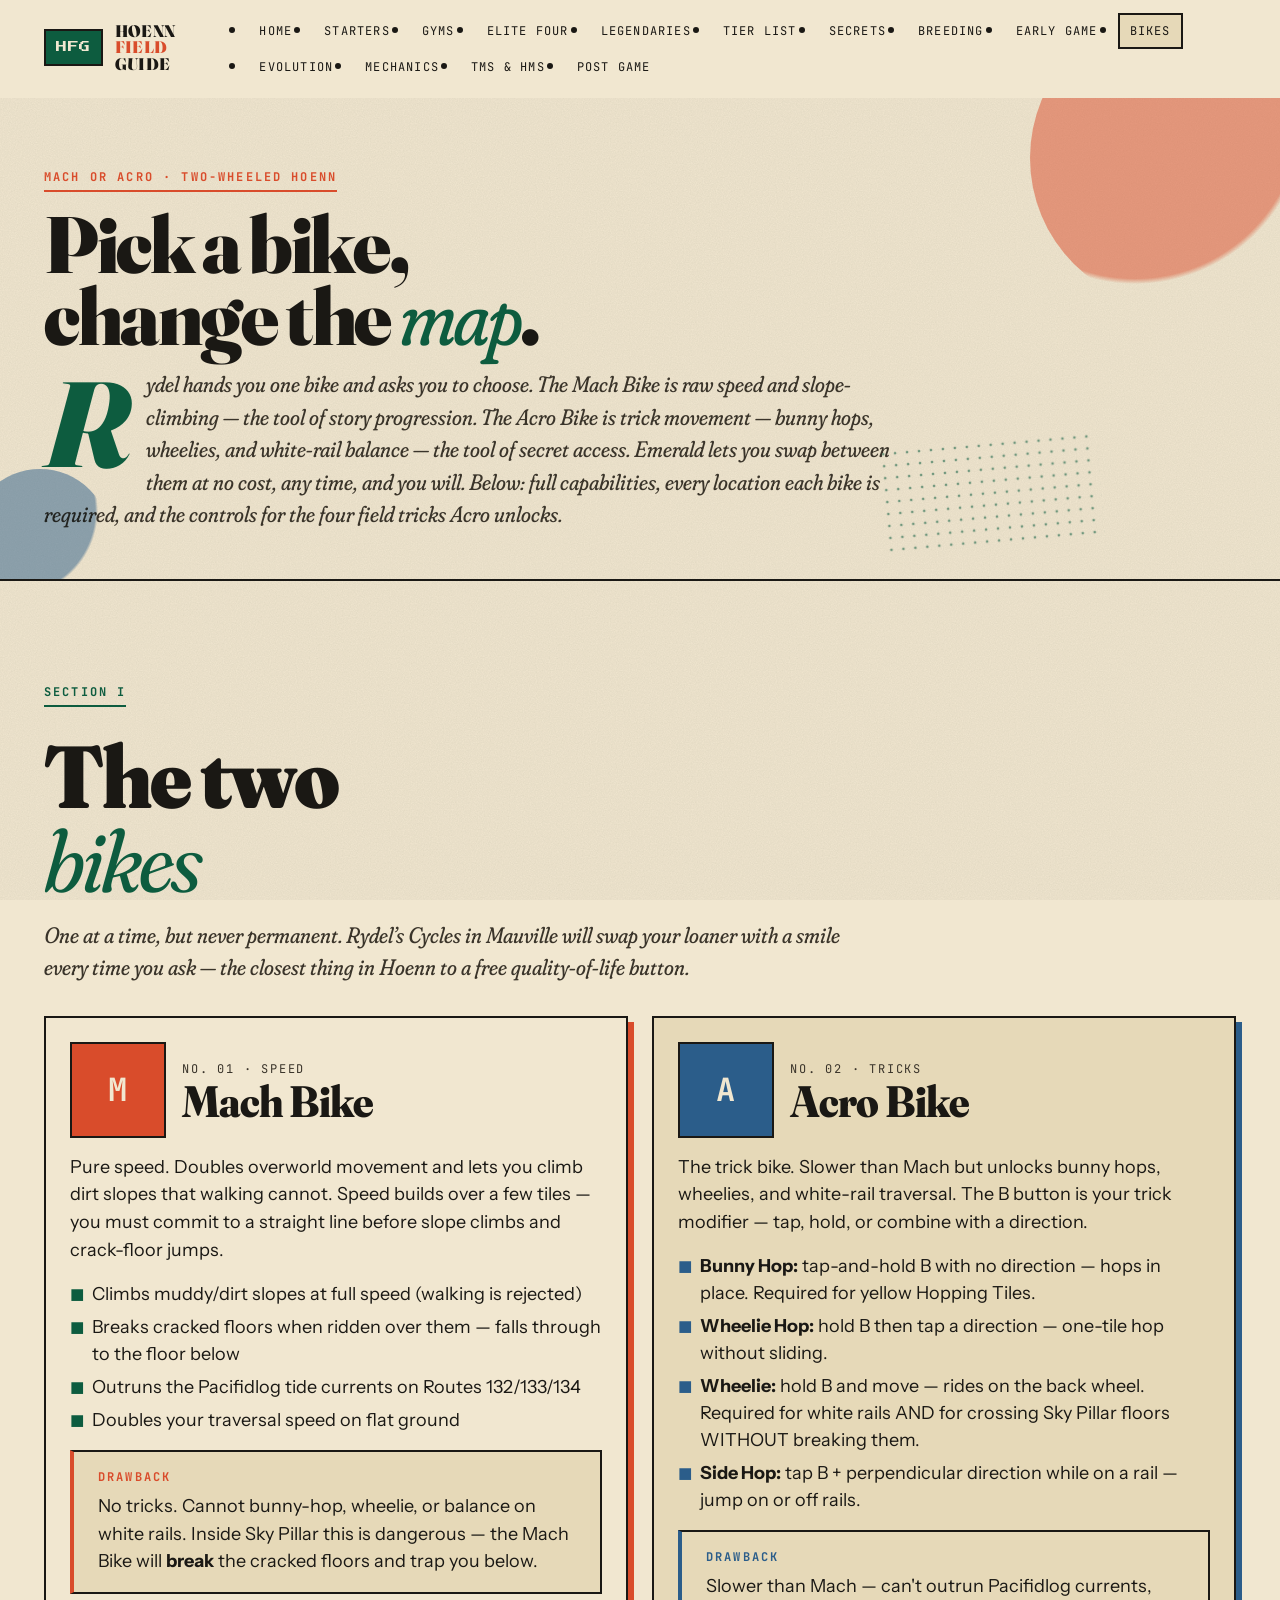
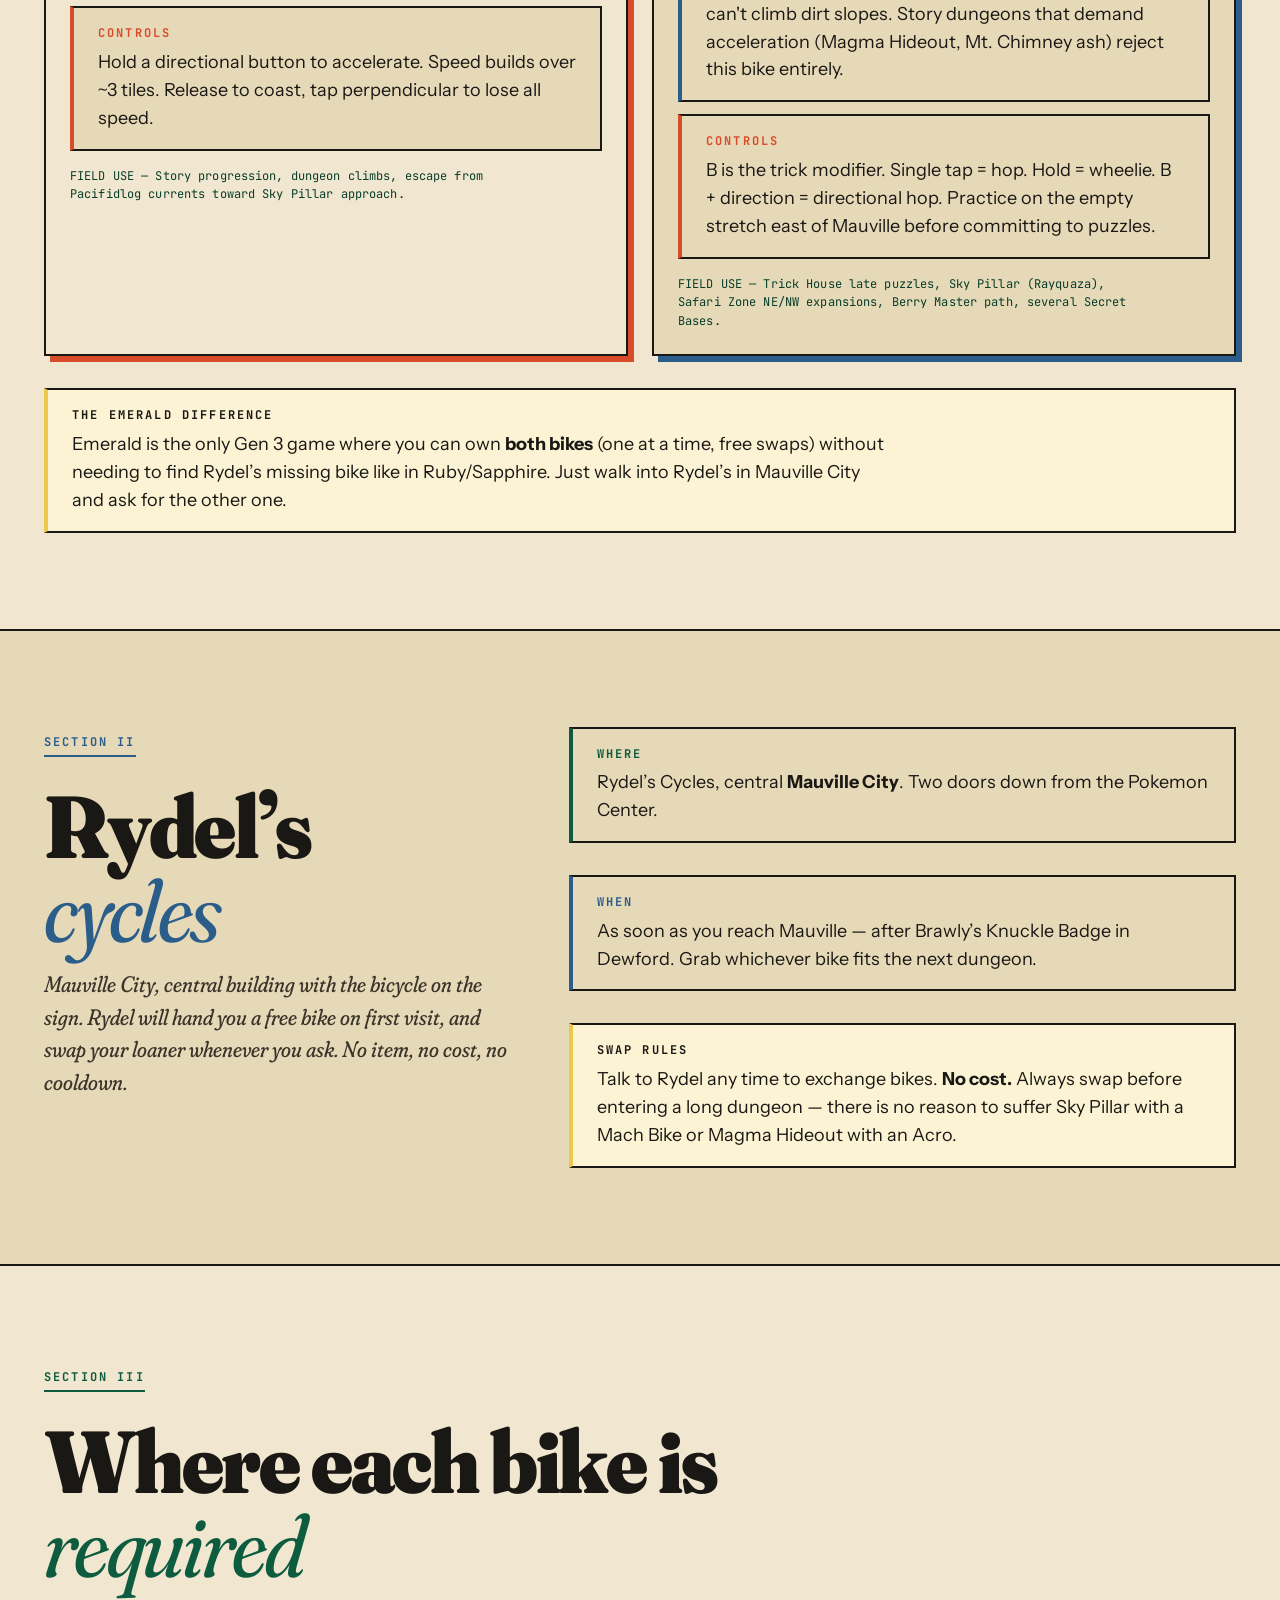
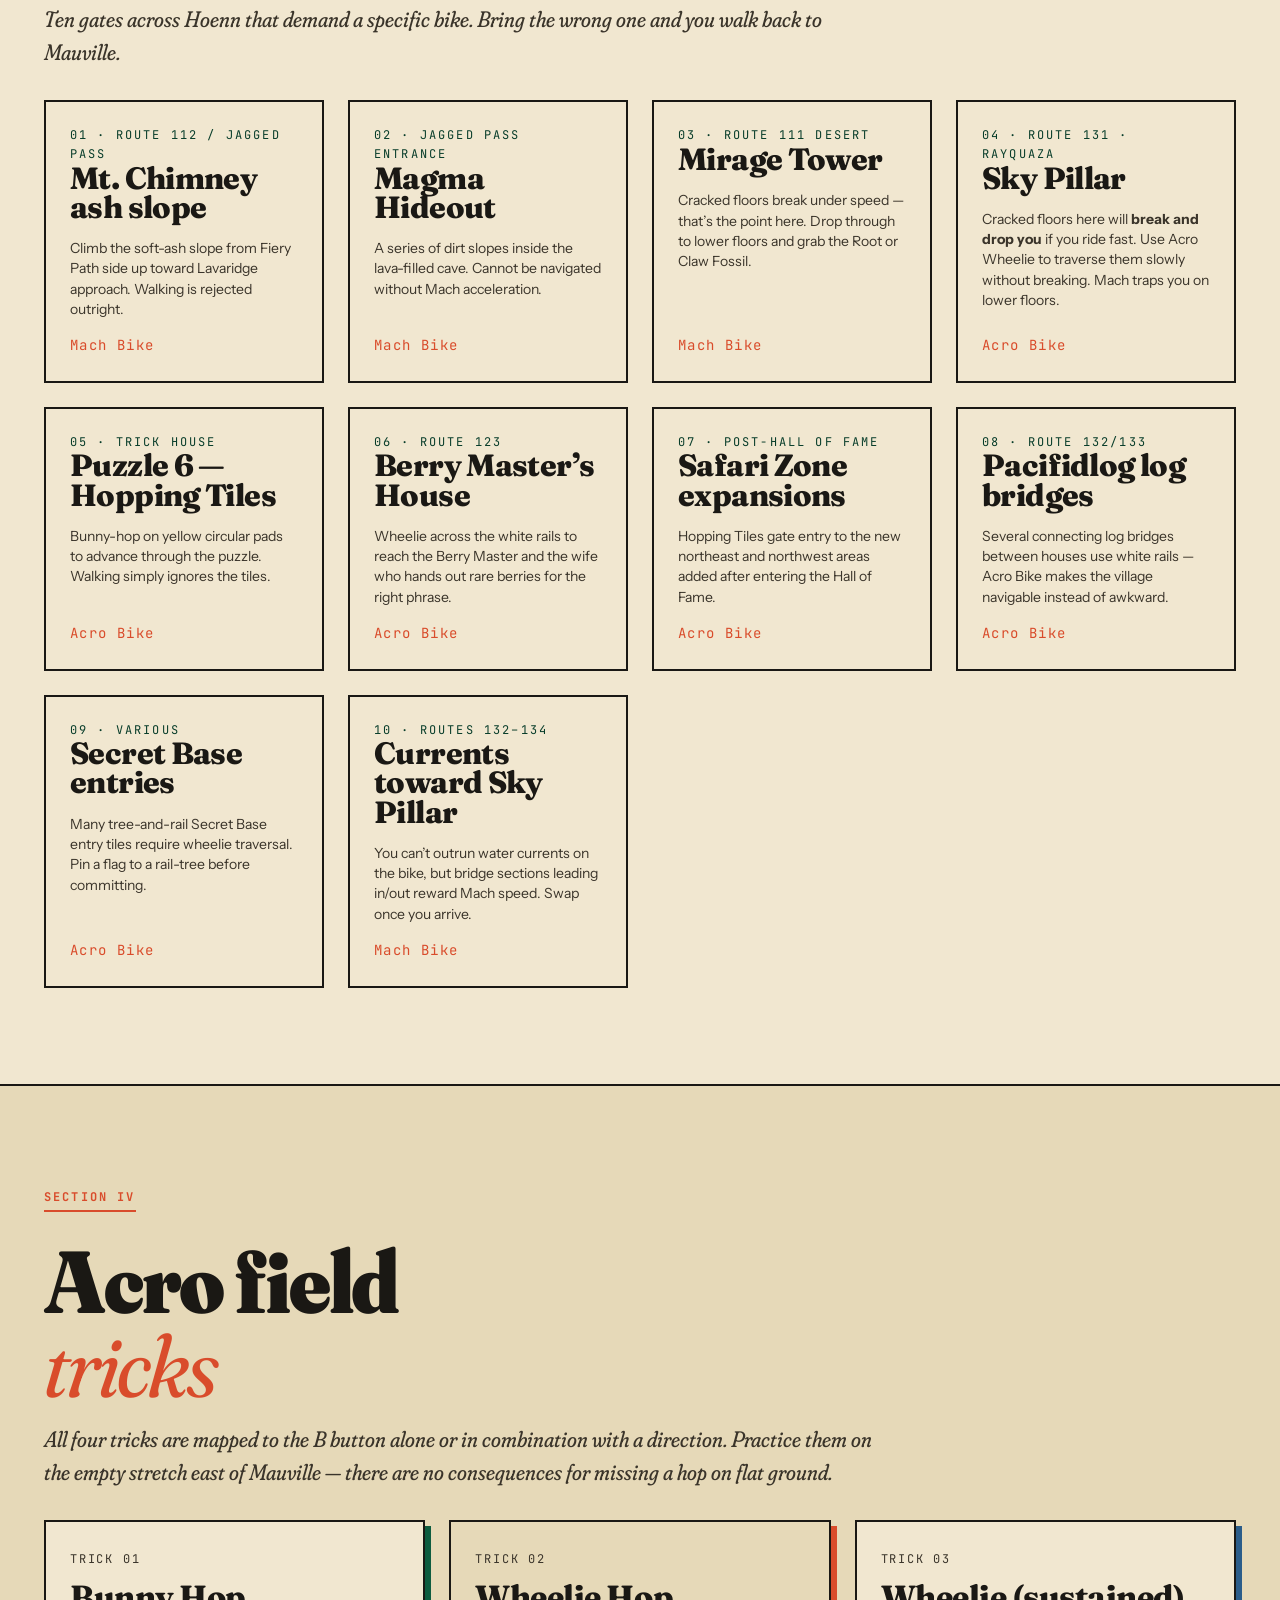
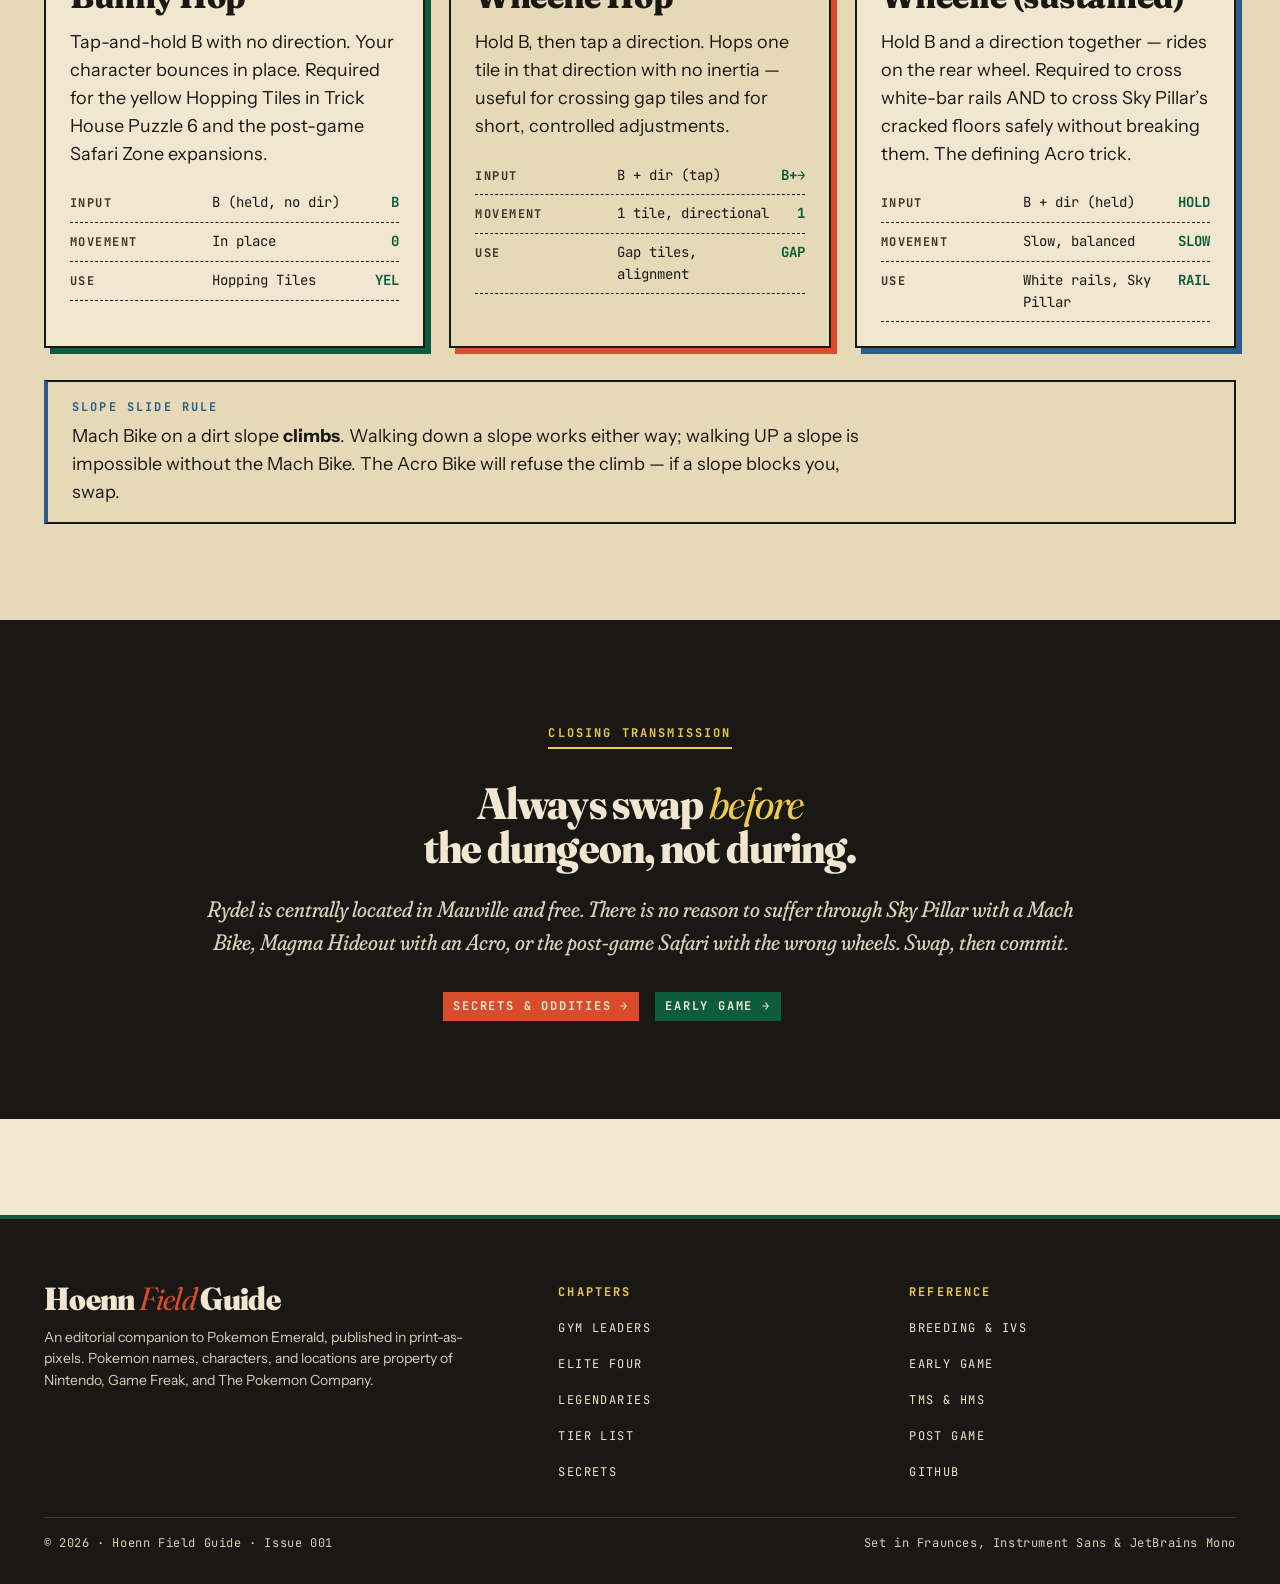
==== bikes.html @ 34321f4e "Add deep mechanics, sprites, three new pages, and visual fixes Content expansion (tips.json: 55KB → " ====
<!DOCTYPE html>
<html lang="en">
<head>
  <script>document.documentElement.classList.add("js")</script>
  <meta charset="UTF-8" />
  <meta name="viewport" content="width=device-width, initial-scale=1.0" />
  <meta name="description" content="Mach Bike vs Acro Bike — capabilities, where each is required, and the field tricks Acro unlocks. A Hoenn Field Guide reference page." />
  <title>Bikes &middot; Hoenn Field Guide</title>
  <link rel="stylesheet" href="assets/css/main.css" />
</head>
<body>
  <!-- ============================== NAV ============================== -->
  <header class="nav" role="banner">
    <div class="nav__inner">
      <a class="nav__brand" href="index.html" aria-label="Hoenn Field Guide home">
        <span class="nav__mark" aria-hidden="true">HFG</span>
        <span class="nav__wordmark">Hoenn <span>Field</span> Guide</span>
      </a>
      <nav class="nav__links" aria-label="Primary">
        <ul style="display:contents;">
          <li><a href="index.html">Home</a></li>
          <li><a href="starters.html">Starters</a></li>
          <li><a href="gyms.html">Gyms</a></li>
          <li><a href="elite-four.html">Elite Four</a></li>
          <li><a href="legendaries.html">Legendaries</a></li>
          <li><a href="tier-list.html">Tier List</a></li>
          <li><a href="secrets.html">Secrets</a></li>
          <li><a href="breeding.html">Breeding</a></li>
          <li><a href="early-game.html">Early Game</a></li>
          <li><a href="bikes.html">Bikes</a></li>
          <li><a href="evolution.html">Evolution</a></li>
          <li><a href="mechanics.html">Mechanics</a></li>
          <li><a href="tms-hms.html">TMs &amp; HMs</a></li>
          <li><a href="post-game.html">Post Game</a></li>
        </ul>
      </nav>
      <button class="nav__toggle" aria-expanded="false" aria-controls="nav-drawer">MENU</button>
    </div>
    <div class="nav__drawer" id="nav-drawer">
      <ul>
        <li><a href="index.html">Home</a></li>
        <li><a href="starters.html">Starters</a></li>
        <li><a href="gyms.html">Gyms</a></li>
        <li><a href="elite-four.html">Elite Four</a></li>
        <li><a href="legendaries.html">Legendaries</a></li>
        <li><a href="tier-list.html">Tier List</a></li>
        <li><a href="secrets.html">Secrets</a></li>
        <li><a href="breeding.html">Breeding</a></li>
        <li><a href="early-game.html">Early Game</a></li>
        <li><a href="bikes.html">Bikes</a></li>
        <li><a href="evolution.html">Evolution</a></li>
        <li><a href="mechanics.html">Mechanics</a></li>
        <li><a href="tms-hms.html">TMs &amp; HMs</a></li>
        <li><a href="post-game.html">Post Game</a></li>
      </ul>
    </div>
  </header>

  <main id="main">
    <!-- ============================== HEADER ============================== -->
    <section class="page-header">
      <div class="riso-blob riso-blob--ember" style="width:300px; height:300px; top:-90px; right:-50px;"></div>
      <div class="riso-dots" style="width:220px; height:110px; bottom:30px; right:14%; transform: rotate(-5deg);"></div>
      <div class="riso-blob riso-blob--ocean" style="width:140px; height:140px; bottom:-30px; left:-30px;"></div>

      <div class="container">
        <span class="kicker kicker--ember">Mach or Acro &middot; Two-Wheeled Hoenn</span>
        <h1 class="page-header__title">
          Pick a bike,<br>change the <em>map</em>.
        </h1>
        <p class="dropcap lede mt-4" style="max-width: 62ch;">
          Rydel hands you one bike and asks you to choose. The Mach Bike is raw speed and slope-climbing &mdash; the
          tool of story progression. The Acro Bike is trick movement &mdash; bunny hops, wheelies, and white-rail
          balance &mdash; the tool of secret access. Emerald lets you swap between them at no cost, any time, and you
          will. Below: full capabilities, every location each bike is required, and the controls for the four field
          tricks Acro unlocks.
        </p>
      </div>
    </section>

    <!-- ============================== BIKE COMPARISON ============================== -->
    <section class="section" id="comparison">
      <div class="container">
        <div style="margin-bottom: var(--s-6);">
          <span class="kicker">Section I</span>
          <h2 class="h1 mt-3">The two<br><em style="color:var(--emerald); font-style:italic; font-weight:400;">bikes</em></h2>
          <p class="lede mt-4" style="max-width: 60ch;">
            One at a time, but never permanent. Rydel&rsquo;s Cycles in Mauville will swap your loaner with a smile every
            time you ask &mdash; the closest thing in Hoenn to a free quality-of-life button.
          </p>
        </div>

        <div class="grid grid--2 stagger">
          <!-- MACH BIKE -->
          <article class="card offset-shadow--ember">
            <div style="display:flex; align-items:center; gap:var(--s-4); margin-bottom: var(--s-4);">
              <div class="poke-sprite-frame poke-sprite-frame--ember" style="width:96px; height:96px; display:flex; align-items:center; justify-content:center;">
                <span class="mono" style="font-size:2rem; font-weight:700; color:var(--paper);">M</span>
              </div>
              <div>
                <div class="card__subtitle">No. 01 &middot; Speed</div>
                <h3 class="h2" style="margin:0;">Mach Bike</h3>
              </div>
            </div>
            <p class="card__body">
              Pure speed. Doubles overworld movement and lets you climb dirt slopes that walking cannot. Speed builds
              over a few tiles &mdash; you must commit to a straight line before slope climbs and crack-floor jumps.
            </p>
            <ul class="bullet-list bullet-list--emerald" style="margin-top: var(--s-4);">
              <li>Climbs muddy/dirt slopes at full speed (walking is rejected)</li>
              <li>Breaks cracked floors when ridden over them &mdash; falls through to the floor below</li>
              <li>Outruns the Pacifidlog tide currents on Routes 132/133/134</li>
              <li>Doubles your traversal speed on flat ground</li>
            </ul>
            <div class="callout callout--ember mt-4">
              <span class="callout__label">Drawback</span>
              <p style="margin:0;">No tricks. Cannot bunny-hop, wheelie, or balance on white rails. Inside Sky Pillar
              this is dangerous &mdash; the Mach Bike will <strong>break</strong> the cracked floors and trap you below.</p>
            </div>
            <div class="callout mt-3">
              <span class="callout__label">Controls</span>
              <p style="margin:0;">Hold a directional button to accelerate. Speed builds over ~3 tiles. Release to coast,
              tap perpendicular to lose all speed.</p>
            </div>
            <p class="mono mt-4" style="font-size:var(--fs-xs); color:var(--emerald-deep);">
              FIELD USE &mdash; Story progression, dungeon climbs, escape from Pacifidlog currents toward Sky Pillar approach.
            </p>
          </article>

          <!-- ACRO BIKE -->
          <article class="card card--alt offset-shadow--ocean">
            <div style="display:flex; align-items:center; gap:var(--s-4); margin-bottom: var(--s-4);">
              <div class="poke-sprite-frame poke-sprite-frame--ocean" style="width:96px; height:96px; display:flex; align-items:center; justify-content:center;">
                <span class="mono" style="font-size:2rem; font-weight:700; color:var(--paper);">A</span>
              </div>
              <div>
                <div class="card__subtitle">No. 02 &middot; Tricks</div>
                <h3 class="h2" style="margin:0;">Acro Bike</h3>
              </div>
            </div>
            <p class="card__body">
              The trick bike. Slower than Mach but unlocks bunny hops, wheelies, and white-rail traversal. The B button
              is your trick modifier &mdash; tap, hold, or combine with a direction.
            </p>
            <ul class="bullet-list bullet-list--ocean" style="margin-top: var(--s-4);">
              <li><strong>Bunny Hop:</strong> tap-and-hold B with no direction &mdash; hops in place. Required for yellow Hopping Tiles.</li>
              <li><strong>Wheelie Hop:</strong> hold B then tap a direction &mdash; one-tile hop without sliding.</li>
              <li><strong>Wheelie:</strong> hold B and move &mdash; rides on the back wheel. Required for white rails AND for crossing Sky Pillar floors WITHOUT breaking them.</li>
              <li><strong>Side Hop:</strong> tap B + perpendicular direction while on a rail &mdash; jump on or off rails.</li>
            </ul>
            <div class="callout callout--ocean mt-4">
              <span class="callout__label">Drawback</span>
              <p style="margin:0;">Slower than Mach &mdash; can't outrun Pacifidlog currents, can't climb dirt slopes. Story
              dungeons that demand acceleration (Magma Hideout, Mt. Chimney ash) reject this bike entirely.</p>
            </div>
            <div class="callout mt-3">
              <span class="callout__label">Controls</span>
              <p style="margin:0;">B is the trick modifier. Single tap = hop. Hold = wheelie. B + direction = directional
              hop. Practice on the empty stretch east of Mauville before committing to puzzles.</p>
            </div>
            <p class="mono mt-4" style="font-size:var(--fs-xs); color:var(--emerald-deep);">
              FIELD USE &mdash; Trick House late puzzles, Sky Pillar (Rayquaza), Safari Zone NE/NW expansions, Berry Master path, several Secret Bases.
            </p>
          </article>
        </div>

        <div class="callout callout--sun" style="margin-top: var(--s-6);">
          <span class="callout__label">The Emerald difference</span>
          <p style="margin:0;">
            Emerald is the only Gen 3 game where you can own <strong>both bikes</strong> (one at a time, free swaps) without
            needing to find Rydel&rsquo;s missing bike like in Ruby/Sapphire. Just walk into Rydel&rsquo;s in Mauville City
            and ask for the other one.
          </p>
        </div>
      </div>
    </section>

    <!-- ============================== ACQUISITION ============================== -->
    <section class="section section--alt" id="rydel">
      <div class="container">
        <div class="split">
          <div>
            <span class="kicker kicker--ocean">Section II</span>
            <h2 class="h1 mt-3">Rydel&rsquo;s<br><em style="color:var(--ocean); font-style:italic; font-weight:400;">cycles</em></h2>
            <p class="lede mt-4">
              Mauville City, central building with the bicycle on the sign. Rydel will hand you a free bike on first visit,
              and swap your loaner whenever you ask. No item, no cost, no cooldown.
            </p>
          </div>

          <div class="stack-lg">
            <div class="callout callout--emerald">
              <span class="callout__label">Where</span>
              <p style="margin:0;">Rydel&rsquo;s Cycles, central <strong>Mauville City</strong>. Two doors down from the Pokemon Center.</p>
            </div>
            <div class="callout callout--ocean">
              <span class="callout__label">When</span>
              <p style="margin:0;">As soon as you reach Mauville &mdash; after Brawly&rsquo;s Knuckle Badge in Dewford. Grab whichever bike fits the next dungeon.</p>
            </div>
            <div class="callout callout--sun">
              <span class="callout__label">Swap rules</span>
              <p style="margin:0;">Talk to Rydel any time to exchange bikes. <strong>No cost.</strong> Always swap before
              entering a long dungeon &mdash; there is no reason to suffer Sky Pillar with a Mach Bike or Magma Hideout
              with an Acro.</p>
            </div>
          </div>
        </div>
      </div>
    </section>

    <!-- ============================== WHERE EACH BIKE IS REQUIRED ============================== -->
    <section class="section" id="where-required">
      <div class="container">
        <div style="margin-bottom: var(--s-6);">
          <span class="kicker">Section III</span>
          <h2 class="h1 mt-3">Where each bike is<br><em style="color:var(--emerald); font-style:italic; font-weight:400;">required</em></h2>
          <p class="lede mt-4" style="max-width: 60ch;">
            Ten gates across Hoenn that demand a specific bike. Bring the wrong one and you walk back to Mauville.
          </p>
        </div>

        <div class="grid grid--auto stagger">
          <article class="tile">
            <div>
              <div class="tile__num">01 &middot; Route 112 / Jagged Pass</div>
              <h3 class="tile__title">Mt. Chimney ash slope</h3>
            </div>
            <p class="tile__desc">Climb the soft-ash slope from Fiery Path side up toward Lavaridge approach. Walking is rejected outright.</p>
            <span class="tile__arrow">Mach Bike</span>
          </article>

          <article class="tile">
            <div>
              <div class="tile__num">02 &middot; Jagged Pass entrance</div>
              <h3 class="tile__title">Magma Hideout</h3>
            </div>
            <p class="tile__desc">A series of dirt slopes inside the lava-filled cave. Cannot be navigated without Mach acceleration.</p>
            <span class="tile__arrow">Mach Bike</span>
          </article>

          <article class="tile">
            <div>
              <div class="tile__num">03 &middot; Route 111 desert</div>
              <h3 class="tile__title">Mirage Tower</h3>
            </div>
            <p class="tile__desc">Cracked floors break under speed &mdash; that&rsquo;s the point here. Drop through to lower floors and grab the Root or Claw Fossil.</p>
            <span class="tile__arrow">Mach Bike</span>
          </article>

          <article class="tile">
            <div>
              <div class="tile__num">04 &middot; Route 131 &middot; Rayquaza</div>
              <h3 class="tile__title">Sky Pillar</h3>
            </div>
            <p class="tile__desc">Cracked floors here will <strong>break and drop you</strong> if you ride fast. Use Acro Wheelie to traverse them slowly without breaking. Mach traps you on lower floors.</p>
            <span class="tile__arrow">Acro Bike</span>
          </article>

          <article class="tile">
            <div>
              <div class="tile__num">05 &middot; Trick House</div>
              <h3 class="tile__title">Puzzle 6 &mdash; Hopping Tiles</h3>
            </div>
            <p class="tile__desc">Bunny-hop on yellow circular pads to advance through the puzzle. Walking simply ignores the tiles.</p>
            <span class="tile__arrow">Acro Bike</span>
          </article>

          <article class="tile">
            <div>
              <div class="tile__num">06 &middot; Route 123</div>
              <h3 class="tile__title">Berry Master&rsquo;s House</h3>
            </div>
            <p class="tile__desc">Wheelie across the white rails to reach the Berry Master and the wife who hands out rare berries for the right phrase.</p>
            <span class="tile__arrow">Acro Bike</span>
          </article>

          <article class="tile">
            <div>
              <div class="tile__num">07 &middot; Post-Hall of Fame</div>
              <h3 class="tile__title">Safari Zone expansions</h3>
            </div>
            <p class="tile__desc">Hopping Tiles gate entry to the new northeast and northwest areas added after entering the Hall of Fame.</p>
            <span class="tile__arrow">Acro Bike</span>
          </article>

          <article class="tile">
            <div>
              <div class="tile__num">08 &middot; Route 132/133</div>
              <h3 class="tile__title">Pacifidlog log bridges</h3>
            </div>
            <p class="tile__desc">Several connecting log bridges between houses use white rails &mdash; Acro Bike makes the village navigable instead of awkward.</p>
            <span class="tile__arrow">Acro Bike</span>
          </article>

          <article class="tile">
            <div>
              <div class="tile__num">09 &middot; Various</div>
              <h3 class="tile__title">Secret Base entries</h3>
            </div>
            <p class="tile__desc">Many tree-and-rail Secret Base entry tiles require wheelie traversal. Pin a flag to a rail-tree before committing.</p>
            <span class="tile__arrow">Acro Bike</span>
          </article>

          <article class="tile">
            <div>
              <div class="tile__num">10 &middot; Routes 132&ndash;134</div>
              <h3 class="tile__title">Currents toward Sky Pillar</h3>
            </div>
            <p class="tile__desc">You can&rsquo;t outrun water currents on the bike, but bridge sections leading in/out reward Mach speed. Swap once you arrive.</p>
            <span class="tile__arrow">Mach Bike</span>
          </article>
        </div>
      </div>
    </section>

    <!-- ============================== FIELD TRICKS ============================== -->
    <section class="section section--alt" id="field-tricks">
      <div class="container">
        <div style="margin-bottom: var(--s-6);">
          <span class="kicker kicker--ember">Section IV</span>
          <h2 class="h1 mt-3">Acro field<br><em style="color:var(--ember); font-style:italic; font-weight:400;">tricks</em></h2>
          <p class="lede mt-4" style="max-width: 60ch;">
            All four tricks are mapped to the B button alone or in combination with a direction. Practice them on the
            empty stretch east of Mauville &mdash; there are no consequences for missing a hop on flat ground.
          </p>
        </div>

        <div class="grid grid--3 stagger">
          <article class="card offset-shadow">
            <div class="card__subtitle">Trick 01</div>
            <h3 class="card__title mt-3">Bunny Hop</h3>
            <p class="card__body">
              Tap-and-hold B with no direction. Your character bounces in place. Required for the yellow Hopping Tiles in
              Trick House Puzzle 6 and the post-game Safari Zone expansions.
            </p>
            <dl style="margin-top: var(--s-4);">
              <div class="stat-row"><span class="stat-row__label">Input</span><span class="stat-row__value">B (held, no dir)</span><span class="stat-row__num">B</span></div>
              <div class="stat-row"><span class="stat-row__label">Movement</span><span class="stat-row__value">In place</span><span class="stat-row__num">0</span></div>
              <div class="stat-row"><span class="stat-row__label">Use</span><span class="stat-row__value">Hopping Tiles</span><span class="stat-row__num">YEL</span></div>
            </dl>
          </article>

          <article class="card card--alt offset-shadow--ember">
            <div class="card__subtitle">Trick 02</div>
            <h3 class="card__title mt-3">Wheelie Hop</h3>
            <p class="card__body">
              Hold B, then tap a direction. Hops one tile in that direction with no inertia &mdash; useful for crossing
              gap tiles and for short, controlled adjustments.
            </p>
            <dl style="margin-top: var(--s-4);">
              <div class="stat-row"><span class="stat-row__label">Input</span><span class="stat-row__value">B + dir (tap)</span><span class="stat-row__num">B+&rarr;</span></div>
              <div class="stat-row"><span class="stat-row__label">Movement</span><span class="stat-row__value">1 tile, directional</span><span class="stat-row__num">1</span></div>
              <div class="stat-row"><span class="stat-row__label">Use</span><span class="stat-row__value">Gap tiles, alignment</span><span class="stat-row__num">GAP</span></div>
            </dl>
          </article>

          <article class="card offset-shadow--ocean">
            <div class="card__subtitle">Trick 03</div>
            <h3 class="card__title mt-3">Wheelie (sustained)</h3>
            <p class="card__body">
              Hold B and a direction together &mdash; rides on the rear wheel. Required to cross white-bar rails AND to
              cross Sky Pillar&rsquo;s cracked floors safely without breaking them. The defining Acro trick.
            </p>
            <dl style="margin-top: var(--s-4);">
              <div class="stat-row"><span class="stat-row__label">Input</span><span class="stat-row__value">B + dir (held)</span><span class="stat-row__num">HOLD</span></div>
              <div class="stat-row"><span class="stat-row__label">Movement</span><span class="stat-row__value">Slow, balanced</span><span class="stat-row__num">SLOW</span></div>
              <div class="stat-row"><span class="stat-row__label">Use</span><span class="stat-row__value">White rails, Sky Pillar</span><span class="stat-row__num">RAIL</span></div>
            </dl>
          </article>
        </div>

        <div class="callout callout--ocean" style="margin-top: var(--s-6);">
          <span class="callout__label">Slope slide rule</span>
          <p style="margin:0;">Mach Bike on a dirt slope <strong>climbs</strong>. Walking down a slope works either way; walking
          UP a slope is impossible without the Mach Bike. The Acro Bike will refuse the climb &mdash; if a slope blocks you, swap.</p>
        </div>
      </div>
    </section>

    <!-- ============================== CLOSING CALLOUT ============================== -->
    <section class="section section--ink">
      <div class="container container--narrow text-center">
        <span class="kicker">Closing transmission</span>
        <h2 class="h2 mt-4" style="color:var(--paper);">Always swap <em style="color:var(--sun); font-style:italic; font-weight:400;">before</em><br>the dungeon, not during.</h2>
        <p class="lede mt-5" style="color:var(--mist); margin-inline:auto;">
          Rydel is centrally located in Mauville and free. There is no reason to suffer through Sky Pillar with a Mach Bike,
          Magma Hideout with an Acro, or the post-game Safari with the wrong wheels. Swap, then commit.
        </p>
        <p class="mt-6">
          <a href="secrets.html" class="badge badge--ember" style="text-decoration:none;">Secrets &amp; oddities &rarr;</a>
          &nbsp;
          <a href="early-game.html" class="badge badge--emerald" style="text-decoration:none;">Early Game &rarr;</a>
        </p>
      </div>
    </section>
  </main>

  <!-- ============================== FOOTER ============================== -->
  <footer class="footer">
    <div class="container">
      <div class="footer__inner">
        <div>
          <div class="footer__brand">Hoenn <span>Field</span> Guide</div>
          <p class="mt-3">An editorial companion to Pokemon Emerald, published in print-as-pixels.
          Pokemon names, characters, and locations are property of Nintendo, Game Freak, and The Pokemon Company.</p>
        </div>
        <div>
          <div class="footer__heading">Chapters</div>
          <ul class="footer__links">
            <li><a href="gyms.html">Gym Leaders</a></li>
            <li><a href="elite-four.html">Elite Four</a></li>
            <li><a href="legendaries.html">Legendaries</a></li>
            <li><a href="tier-list.html">Tier List</a></li>
            <li><a href="secrets.html">Secrets</a></li>
          </ul>
        </div>
        <div>
          <div class="footer__heading">Reference</div>
          <ul class="footer__links">
            <li><a href="breeding.html">Breeding &amp; IVs</a></li>
            <li><a href="early-game.html">Early Game</a></li>
            <li><a href="tms-hms.html">TMs &amp; HMs</a></li>
            <li><a href="post-game.html">Post Game</a></li>
            <li><a href="https://github.com/" rel="noopener">GitHub</a></li>
          </ul>
        </div>
      </div>
      <div class="footer__bottom">
        <span>&copy; <span data-year>2025</span> &middot; Hoenn Field Guide &middot; Issue 001</span>
        <span>Set in Fraunces, Instrument Sans &amp; JetBrains Mono</span>
      </div>
    </div>
  </footer>

  <button class="back-to-top" aria-label="Back to top">&uarr; Top</button>
  <script src="assets/js/main.js" defer></script>
</body>
</html>
---- assets/css/main.css ----
/* =============================================================
   HOENN FIELD GUIDE — Design System
   A vintage strategy-magazine aesthetic. Risograph print energy.
   Editorial tactical-data presentation. Nintendo Power, refined.
   ============================================================= */

@import url('https://fonts.googleapis.com/css2?family=Fraunces:opsz,wght,SOFT@9..144,400..900,0..100&family=Instrument+Sans:wght@400;500;600;700&family=JetBrains+Mono:wght@400;500;700&family=Press+Start+2P&display=swap');

/* -------------------------------------------------------------
   01. TOKENS
   ------------------------------------------------------------- */
:root {
  /* Palette */
  --paper: #f1e7d0;
  --paper-deep: #e6d9b8;
  --ink: #1a1814;
  --ink-soft: #3a342a;
  --emerald: #0d5c3f;
  --emerald-deep: #083d2a;
  --emerald-bright: #178a5e;
  --ember: #d94c2b;
  --ember-deep: #a8351d;
  --sun: #ecc94b;
  --mist: #d8cfb8;
  --ocean: #2b5d8a;
  --ocean-deep: #1d4163;
  --plum: #6b3a5c;

  /* Typography */
  --font-display: 'Fraunces', 'Times New Roman', serif;
  --font-body: 'Instrument Sans', system-ui, sans-serif;
  --font-mono: 'JetBrains Mono', 'SFMono-Regular', monospace;
  --font-pixel: 'Press Start 2P', 'Courier New', monospace;

  /* Type scale (modular, slightly over-shot for editorial feel) */
  --fs-xs: 0.75rem;     /* 12 */
  --fs-sm: 0.875rem;    /* 14 */
  --fs-base: 1.0625rem; /* 17 */
  --fs-md: 1.25rem;     /* 20 */
  --fs-lg: 1.5rem;      /* 24 */
  --fs-xl: 2rem;        /* 32 */
  --fs-2xl: 2.75rem;    /* 44 */
  --fs-3xl: 4rem;       /* 64 */
  --fs-4xl: 5.5rem;     /* 88 */
  --fs-5xl: 8rem;       /* 128 */

  /* Spacing scale */
  --s-1: 0.25rem;
  --s-2: 0.5rem;
  --s-3: 0.75rem;
  --s-4: 1rem;
  --s-5: 1.5rem;
  --s-6: 2rem;
  --s-7: 3rem;
  --s-8: 4rem;
  --s-9: 6rem;
  --s-10: 9rem;

  /* Frame */
  --border-w: 2.5px;
  --border-w-bold: 4px;
  --radius: 0;          /* hard edges */
  --radius-soft: 4px;   /* very tight */

  /* Layout */
  --container: 1240px;
  --container-narrow: 920px;
}

/* -------------------------------------------------------------
   02. RESET / BASE
   ------------------------------------------------------------- */
*, *::before, *::after { box-sizing: border-box; }
* { margin: 0; padding: 0; }

html {
  scroll-behavior: smooth;
  scroll-padding-top: 88px;
  -webkit-text-size-adjust: 100%;
}

body {
  background-color: var(--paper);
  color: var(--ink);
  font-family: var(--font-body);
  font-size: var(--fs-base);
  line-height: 1.55;
  font-feature-settings: 'ss01', 'liga', 'kern';
  position: relative;
  min-height: 100vh;
  overflow-x: hidden;
}

/* Paper grain texture overlay — SVG noise via data URI */
body::before {
  content: '';
  position: fixed;
  inset: 0;
  z-index: 1;
  pointer-events: none;
  opacity: 0.18;
  mix-blend-mode: multiply;
  background-image: url("data:image/svg+xml;utf8,<svg xmlns='http://www.w3.org/2000/svg' width='240' height='240'><filter id='n'><feTurbulence type='fractalNoise' baseFrequency='0.85' numOctaves='2' stitchTiles='stitch'/><feColorMatrix values='0 0 0 0 0.10  0 0 0 0 0.09  0 0 0 0 0.07  0 0 0 0.55 0'/></filter><rect width='100%25' height='100%25' filter='url(%23n)'/></svg>");
}

/* Ensure content sits above the grain */
body > * { position: relative; z-index: 2; }

img, svg { max-width: 100%; display: block; }
a { color: var(--emerald); text-decoration-thickness: 2px; text-underline-offset: 4px; }
a:hover { color: var(--ember); }

button { font: inherit; cursor: pointer; background: none; border: none; color: inherit; }

::selection { background: var(--sun); color: var(--ink); }

/* -------------------------------------------------------------
   03. TYPOGRAPHY UTILITIES
   ------------------------------------------------------------- */
.h1, .h2, .h3, .h4 {
  font-family: var(--font-display);
  color: var(--ink);
  letter-spacing: -0.015em;
  line-height: 1.02;
  font-variation-settings: 'opsz' 144, 'SOFT' 30;
}

.h1 {
  font-size: clamp(2.75rem, 8vw, var(--fs-4xl));
  font-weight: 900;
  line-height: 0.95;
  letter-spacing: -0.025em;
  font-variation-settings: 'opsz' 144, 'SOFT' 50;
}

.h2 {
  font-size: clamp(2rem, 5vw, var(--fs-2xl));
  font-weight: 800;
  line-height: 1.0;
  letter-spacing: -0.02em;
}

.h3 {
  font-size: clamp(1.5rem, 3vw, var(--fs-xl));
  font-weight: 700;
  line-height: 1.05;
}

.h4 {
  font-size: var(--fs-lg);
  font-weight: 600;
  line-height: 1.15;
  letter-spacing: -0.01em;
}

.lede {
  font-family: var(--font-display);
  font-weight: 400;
  font-size: clamp(1.125rem, 2vw, 1.4rem);
  line-height: 1.45;
  color: var(--ink-soft);
  font-variation-settings: 'opsz' 144, 'SOFT' 100;
  font-style: italic;
}

.kicker {
  display: inline-block;
  font-family: var(--font-mono);
  font-size: var(--fs-xs);
  text-transform: uppercase;
  letter-spacing: 0.18em;
  color: var(--emerald);
  font-weight: 700;
  border-bottom: 2px solid var(--emerald);
  padding-bottom: 4px;
  margin-bottom: var(--s-4);
}

.kicker--ember { color: var(--ember); border-color: var(--ember); }
.kicker--ocean { color: var(--ocean); border-color: var(--ocean); }
.kicker--ink   { color: var(--ink); border-color: var(--ink); }

.dropcap::first-letter {
  font-family: var(--font-display);
  font-weight: 900;
  font-size: 5.4em;
  float: left;
  line-height: 0.82;
  padding: 0.05em 0.12em 0 0;
  color: var(--emerald);
  font-variation-settings: 'opsz' 144, 'SOFT' 0;
  shape-outside: margin-box;
}

.mono {
  font-family: var(--font-mono);
  font-size: 0.92em;
  letter-spacing: 0.01em;
}

.pixel {
  font-family: var(--font-pixel);
  letter-spacing: 0.02em;
  line-height: 1.4;
}

.eyebrow {
  font-family: var(--font-mono);
  font-size: var(--fs-xs);
  text-transform: uppercase;
  letter-spacing: 0.2em;
  color: var(--ink-soft);
}

p + p { margin-top: var(--s-4); }
p { max-width: 68ch; }

/* -------------------------------------------------------------
   04. LAYOUT
   ------------------------------------------------------------- */
.container {
  width: 100%;
  max-width: var(--container);
  margin: 0 auto;
  padding: 0 var(--s-5);
}

.container--narrow { max-width: var(--container-narrow); }

.grid { display: grid; gap: var(--s-5); }
.grid--2 { grid-template-columns: repeat(2, 1fr); }
.grid--3 { grid-template-columns: repeat(3, 1fr); }
.grid--4 { grid-template-columns: repeat(4, 1fr); }
.grid--auto { grid-template-columns: repeat(auto-fit, minmax(260px, 1fr)); }

.split {
  display: grid;
  grid-template-columns: 1fr;
  gap: var(--s-6);
}
@media (min-width: 960px) {
  .split { grid-template-columns: 5fr 7fr; gap: var(--s-7); }
  .split--reverse { grid-template-columns: 7fr 5fr; }
}

.stack > * + * { margin-top: var(--s-4); }
.stack-lg > * + * { margin-top: var(--s-6); }
.stack-xl > * + * { margin-top: var(--s-8); }

.flow > * + * { margin-top: var(--s-3); }

.section {
  padding: var(--s-9) 0;
  position: relative;
}
.section--tight { padding: var(--s-7) 0; }
.section--alt { background: var(--paper-deep); border-top: var(--border-w) solid var(--ink); border-bottom: var(--border-w) solid var(--ink); }
.section--ink { background: var(--ink); color: var(--paper); }
.section--ink .h1, .section--ink .h2, .section--ink .h3 { color: var(--paper); }
.section--ink .kicker { color: var(--sun); border-color: var(--sun); }

.divider-rule {
  height: var(--border-w);
  background: var(--ink);
  margin: var(--s-7) 0;
}

@media (max-width: 640px) {
  .grid--2, .grid--3, .grid--4 { grid-template-columns: 1fr; }
}

/* -------------------------------------------------------------
   05. NAV
   ------------------------------------------------------------- */
.nav {
  position: sticky;
  top: 0;
  z-index: 50;
  background: var(--paper);
  border-bottom: var(--border-w) solid transparent;
  transition: border-color 180ms ease, box-shadow 180ms ease;
}
.nav.is-scrolled {
  border-bottom-color: var(--ink);
  box-shadow: 0 2px 0 var(--ink);
}

.nav__inner {
  display: flex;
  align-items: center;
  justify-content: space-between;
  gap: var(--s-5);
  padding: var(--s-4) var(--s-5);
  max-width: var(--container);
  margin: 0 auto;
}

.nav__brand {
  display: flex;
  align-items: center;
  gap: var(--s-3);
  text-decoration: none;
  color: var(--ink);
}
.nav__mark {
  font-family: var(--font-pixel);
  font-size: 11px;
  background: var(--emerald);
  color: var(--paper);
  padding: 8px 10px;
  border: 2px solid var(--ink);
  letter-spacing: 0.05em;
  flex-shrink: 0;
}
.nav__wordmark {
  font-family: var(--font-display);
  font-weight: 900;
  font-size: 1.05rem;
  letter-spacing: 0.02em;
  font-variation-settings: 'opsz' 144, 'SOFT' 0;
  text-transform: uppercase;
  line-height: 1;
}
.nav__wordmark span { color: var(--ember); }

.nav__links {
  display: none;
  list-style: none;
  align-items: center;
  gap: var(--s-2);
}
.nav__links a {
  font-family: var(--font-mono);
  font-size: var(--fs-xs);
  text-transform: uppercase;
  letter-spacing: 0.1em;
  text-decoration: none;
  color: var(--ink);
  padding: 8px 10px;
  border: 2px solid transparent;
  transition: all 160ms ease;
}
.nav__links a:hover {
  background: var(--ink);
  color: var(--paper);
}
.nav__links a.is-current {
  border-color: var(--ink);
  background: var(--paper-deep);
}

.nav__toggle {
  display: inline-flex;
  align-items: center;
  gap: 6px;
  font-family: var(--font-mono);
  font-size: var(--fs-xs);
  text-transform: uppercase;
  letter-spacing: 0.12em;
  border: 2px solid var(--ink);
  padding: 8px 12px;
  background: var(--paper);
}

@media (min-width: 960px) {
  .nav__links { display: flex; flex-wrap: wrap; }
  .nav__toggle { display: none; }
}

/* Mobile drawer */
.nav__drawer {
  display: none;
  border-top: var(--border-w) solid var(--ink);
  background: var(--paper-deep);
  padding: var(--s-4) var(--s-5);
}
.nav__drawer.is-open { display: block; }
.nav__drawer ul { list-style: none; display: grid; gap: 6px; }
.nav__drawer a {
  display: block;
  font-family: var(--font-mono);
  font-size: var(--fs-sm);
  text-transform: uppercase;
  letter-spacing: 0.1em;
  text-decoration: none;
  color: var(--ink);
  padding: 8px 0;
  border-bottom: 1px dashed var(--ink);
}

/* -------------------------------------------------------------
   06. HERO
   ------------------------------------------------------------- */
.hero {
  padding: var(--s-9) 0 var(--s-8);
  border-bottom: var(--border-w) solid var(--ink);
  position: relative;
  overflow: hidden;
}

.hero__inner {
  display: grid;
  grid-template-columns: 1fr;
  gap: var(--s-6);
  align-items: end;
}
@media (min-width: 960px) {
  .hero__inner { grid-template-columns: 8fr 4fr; gap: var(--s-7); }
}

.hero__title {
  font-family: var(--font-display);
  font-weight: 900;
  font-size: clamp(3rem, 11vw, var(--fs-5xl));
  line-height: 0.86;
  letter-spacing: -0.035em;
  font-variation-settings: 'opsz' 144, 'SOFT' 0;
  color: var(--ink);
}
.hero__title em {
  font-style: italic;
  font-weight: 400;
  color: var(--emerald);
  font-variation-settings: 'opsz' 144, 'SOFT' 100;
}
.hero__title span.amp {
  color: var(--ember);
  font-weight: 400;
  font-style: italic;
}

.hero__lede {
  font-family: var(--font-display);
  font-style: italic;
  font-weight: 400;
  font-size: clamp(1.1rem, 1.6vw, 1.35rem);
  line-height: 1.5;
  color: var(--ink-soft);
  max-width: 38ch;
  font-variation-settings: 'opsz' 144, 'SOFT' 100;
}

.hero__meta {
  display: grid;
  gap: var(--s-3);
  border-left: var(--border-w-bold) solid var(--emerald);
  padding-left: var(--s-4);
}
.hero__meta-row {
  display: grid;
  grid-template-columns: 110px 1fr;
  gap: var(--s-3);
  align-items: baseline;
  font-family: var(--font-mono);
  font-size: var(--fs-sm);
}
.hero__meta-row dt {
  text-transform: uppercase;
  letter-spacing: 0.12em;
  font-size: var(--fs-xs);
  color: var(--emerald-deep);
  font-weight: 700;
}
.hero__meta-row dd { color: var(--ink); font-weight: 500; }

/* Decorative riso shapes */
.riso-blob {
  position: absolute;
  border-radius: 50%;
  pointer-events: none;
  mix-blend-mode: multiply;
  opacity: 0.5;
}
.riso-blob--ember { background: radial-gradient(circle at 35% 35%, var(--ember) 0%, var(--ember) 60%, transparent 62%); }
.riso-blob--sun   { background: radial-gradient(circle at 30% 30%, var(--sun) 0%, var(--sun) 60%, transparent 62%); }
.riso-blob--ocean { background: radial-gradient(circle at 30% 30%, var(--ocean) 0%, var(--ocean) 60%, transparent 62%); }

.riso-dots {
  position: absolute;
  pointer-events: none;
  background-image: radial-gradient(var(--emerald) 1.5px, transparent 1.6px);
  background-size: 12px 12px;
  opacity: 0.55;
  mix-blend-mode: multiply;
}

/* -------------------------------------------------------------
   07. CARDS
   ------------------------------------------------------------- */
.card {
  background: var(--paper);
  border: var(--border-w) solid var(--ink);
  padding: var(--s-5);
  position: relative;
}

.card--alt { background: var(--paper-deep); }
.card--ink { background: var(--ink); color: var(--paper); }
.card--ink .h3, .card--ink .h4 { color: var(--paper); }

.card__title {
  font-family: var(--font-display);
  font-weight: 800;
  font-size: var(--fs-xl);
  line-height: 1.0;
  letter-spacing: -0.015em;
  color: var(--ink);
}

.card__subtitle {
  font-family: var(--font-mono);
  font-size: var(--fs-xs);
  text-transform: uppercase;
  letter-spacing: 0.15em;
  color: var(--ink-soft);
  margin-top: 4px;
}

.card__body { margin-top: var(--s-4); }

/* Trainer card — modeled after a Pokemon trainer-card artifact */
.card-trainer {
  background: var(--paper);
  border: var(--border-w) solid var(--ink);
  display: grid;
  grid-template-columns: 1fr;
  position: relative;
  overflow: hidden;
}

@media (min-width: 760px) {
  .card-trainer { grid-template-columns: 220px 1fr; }
}

.card-trainer__portrait {
  background: var(--emerald);
  color: var(--paper);
  padding: var(--s-5);
  display: flex;
  flex-direction: column;
  justify-content: space-between;
  align-items: flex-start;
  position: relative;
  border-bottom: var(--border-w) solid var(--ink);
  min-height: 220px;
  /* halftone pattern overlay */
  background-image:
    radial-gradient(circle at 25% 30%, rgba(255,255,255,0.18) 0%, transparent 40%),
    radial-gradient(var(--emerald-deep) 1.4px, transparent 1.5px);
  background-size: auto, 9px 9px;
  background-position: 0 0, 0 0;
}
@media (min-width: 760px) {
  .card-trainer__portrait { border-bottom: none; border-right: var(--border-w) solid var(--ink); }
}

.card-trainer__num {
  font-family: var(--font-mono);
  font-size: var(--fs-xs);
  text-transform: uppercase;
  letter-spacing: 0.15em;
  color: var(--paper);
  background: var(--ink);
  padding: 4px 8px;
  align-self: flex-start;
}

.card-trainer__initial {
  font-family: var(--font-display);
  font-weight: 900;
  font-size: clamp(5rem, 14vw, 8rem);
  line-height: 0.85;
  color: var(--paper);
  font-variation-settings: 'opsz' 144, 'SOFT' 0;
  letter-spacing: -0.04em;
  margin-top: auto;
  text-shadow: 4px 4px 0 var(--emerald-deep);
}

.card-trainer__type-tag {
  position: absolute;
  bottom: var(--s-3);
  right: var(--s-3);
}

.card-trainer__body {
  padding: var(--s-5);
  display: flex;
  flex-direction: column;
  gap: var(--s-3);
}

.card-trainer__name {
  font-family: var(--font-display);
  font-weight: 800;
  font-size: clamp(1.75rem, 3vw, 2.25rem);
  line-height: 0.95;
  letter-spacing: -0.02em;
  color: var(--ink);
  font-variation-settings: 'opsz' 144, 'SOFT' 30;
}

.card-trainer__city {
  font-family: var(--font-mono);
  font-size: var(--fs-sm);
  text-transform: uppercase;
  letter-spacing: 0.12em;
  color: var(--ink-soft);
}

.card-trainer__row {
  display: grid;
  grid-template-columns: 130px 1fr;
  gap: var(--s-3);
  padding: var(--s-2) 0;
  border-top: 1px solid var(--mist);
  font-size: var(--fs-sm);
  align-items: baseline;
}
.card-trainer__row dt {
  font-family: var(--font-mono);
  text-transform: uppercase;
  letter-spacing: 0.12em;
  font-size: var(--fs-xs);
  color: var(--emerald-deep);
  font-weight: 700;
}
.card-trainer__row dd { color: var(--ink); font-weight: 500; }

.card-trainer__strategy {
  margin-top: var(--s-2);
  padding: var(--s-4);
  background: var(--paper-deep);
  border-left: var(--border-w-bold) solid var(--ember);
  font-size: var(--fs-base);
  line-height: 1.55;
}

.card-trainer__strategy strong {
  font-family: var(--font-display);
  font-weight: 700;
  font-style: italic;
}

/* Starter cards (home page hover interaction) */
.card-starter {
  background: var(--paper);
  border: var(--border-w) solid var(--ink);
  padding: var(--s-5);
  position: relative;
  overflow: hidden;
  transition: transform 240ms ease, background 240ms ease;
  cursor: pointer;
}
.card-starter::before {
  content: '';
  position: absolute;
  inset: 0;
  background: var(--accent, var(--emerald));
  opacity: 0;
  transition: opacity 240ms ease;
  z-index: 0;
}
.card-starter > * { position: relative; z-index: 1; }
.card-starter:hover, .card-starter:focus-within {
  transform: translate(-3px, -3px);
}
.card-starter:hover::before, .card-starter:focus-within::before {
  opacity: 0.06;
}
.card-starter[data-accent="grass"] { --accent: var(--emerald); }
.card-starter[data-accent="fire"]  { --accent: var(--ember); }
.card-starter[data-accent="water"] { --accent: var(--ocean); }

.card-starter__num {
  font-family: var(--font-mono);
  font-size: var(--fs-xs);
  letter-spacing: 0.15em;
  color: var(--ink-soft);
}
.card-starter__name {
  font-family: var(--font-display);
  font-weight: 900;
  font-size: clamp(2rem, 4vw, 2.6rem);
  line-height: 0.9;
  letter-spacing: -0.025em;
  color: var(--ink);
  font-variation-settings: 'opsz' 144, 'SOFT' 30;
  margin-top: 4px;
}
.card-starter__evo {
  font-family: var(--font-mono);
  font-size: var(--fs-sm);
  color: var(--ink-soft);
  margin-top: var(--s-3);
}
.card-starter__rating {
  font-family: var(--font-display);
  font-style: italic;
  font-size: var(--fs-md);
  margin-top: var(--s-3);
  color: var(--emerald-deep);
}

.card-starter__details {
  max-height: 0;
  overflow: hidden;
  opacity: 0;
  transform: translateY(8px);
  transition: max-height 280ms ease, opacity 220ms ease, transform 280ms ease, margin-top 280ms ease;
}
.card-starter:hover .card-starter__details,
.card-starter:focus-within .card-starter__details {
  max-height: 600px;
  opacity: 1;
  transform: translateY(0);
  margin-top: var(--s-4);
}

.card-starter__stats {
  display: grid;
  gap: 6px;
  font-family: var(--font-mono);
  font-size: var(--fs-sm);
}
.card-starter__stats div {
  display: flex;
  justify-content: space-between;
  border-bottom: 1px dashed var(--ink);
  padding: 3px 0;
}

/* Gym Tile (numbered horizontal sequence) */
.gym-route {
  display: grid;
  grid-template-columns: repeat(2, 1fr);
  gap: 0;
  border: var(--border-w) solid var(--ink);
  background: var(--paper);
}
@media (min-width: 640px) { .gym-route { grid-template-columns: repeat(4, 1fr); } }
@media (min-width: 960px) { .gym-route { grid-template-columns: repeat(8, 1fr); } }

.gym-tile {
  padding: var(--s-4) var(--s-3);
  text-decoration: none;
  color: var(--ink);
  border-right: 1px solid var(--ink);
  border-bottom: 1px solid var(--ink);
  display: flex;
  flex-direction: column;
  gap: 6px;
  position: relative;
  transition: background 180ms ease, color 180ms ease;
  background: var(--paper);
}
.gym-tile:hover { background: var(--ink); color: var(--paper); }
.gym-tile:hover .gym-tile__num { color: var(--sun); }
.gym-tile:hover .gym-tile__type { color: var(--paper); }

@media (min-width: 960px) {
  .gym-tile { border-bottom: none; }
  .gym-tile:last-child { border-right: none; }
}

.gym-tile__num {
  font-family: var(--font-display);
  font-weight: 900;
  font-size: 2.4rem;
  line-height: 1;
  color: var(--emerald);
  font-variation-settings: 'opsz' 144, 'SOFT' 0;
}
.gym-tile__name {
  font-family: var(--font-display);
  font-weight: 700;
  font-size: var(--fs-md);
  letter-spacing: -0.01em;
  line-height: 1;
}
.gym-tile__city {
  font-family: var(--font-mono);
  font-size: var(--fs-xs);
  letter-spacing: 0.1em;
  text-transform: uppercase;
  color: inherit;
  opacity: 0.7;
}
.gym-tile__type {
  font-family: var(--font-mono);
  font-size: var(--fs-xs);
  text-transform: uppercase;
  letter-spacing: 0.12em;
  margin-top: auto;
  color: var(--ember);
}

/* Category tiles (What's inside) */
.tile {
  display: block;
  text-decoration: none;
  color: var(--ink);
  background: var(--paper);
  border: var(--border-w) solid var(--ink);
  padding: var(--s-5);
  position: relative;
  transition: transform 180ms ease, background 180ms ease;
  min-height: 200px;
  display: flex;
  flex-direction: column;
  justify-content: space-between;
  gap: var(--s-4);
}
.tile:hover {
  transform: translate(-3px, -3px);
  background: var(--paper-deep);
  color: var(--ink);
}
.tile__num {
  font-family: var(--font-mono);
  font-size: var(--fs-xs);
  letter-spacing: 0.18em;
  text-transform: uppercase;
  color: var(--emerald-deep);
}
.tile__title {
  font-family: var(--font-display);
  font-weight: 800;
  font-size: clamp(1.5rem, 2.4vw, 2rem);
  line-height: 0.95;
  letter-spacing: -0.02em;
  color: var(--ink);
}
.tile__desc {
  font-family: var(--font-body);
  font-size: var(--fs-sm);
  color: var(--ink-soft);
  line-height: 1.45;
}
.tile__arrow {
  font-family: var(--font-mono);
  font-size: var(--fs-sm);
  letter-spacing: 0.1em;
  color: var(--ember);
  margin-top: auto;
}
.tile:hover .tile__arrow { transform: translateX(4px); }

/* -------------------------------------------------------------
   08. TYPE CHIPS — full Gen 3 palette
   ------------------------------------------------------------- */
.type-chip {
  display: inline-flex;
  align-items: center;
  font-family: var(--font-mono);
  font-size: 0.72rem;
  font-weight: 700;
  letter-spacing: 0.12em;
  text-transform: lowercase;
  padding: 5px 10px;
  border: 2px solid var(--ink);
  background: var(--mist);
  color: var(--ink);
  line-height: 1;
}
.type-chip::before {
  content: '';
  display: inline-block;
  width: 7px; height: 7px;
  background: var(--ink);
  margin-right: 6px;
  border-radius: 50%;
}

.type-chip[data-type="normal"]   { background: #d8c9a8; color: #1a1814; }
.type-chip[data-type="fire"]     { background: #d94c2b; color: #fff5e8; }
.type-chip[data-type="water"]    { background: #2b5d8a; color: #f1e7d0; }
.type-chip[data-type="grass"]    { background: #0d5c3f; color: #f1e7d0; }
.type-chip[data-type="electric"] { background: #ecc94b; color: #1a1814; }
.type-chip[data-type="ice"]      { background: #9bcce0; color: #1a1814; }
.type-chip[data-type="fighting"] { background: #a8351d; color: #f1e7d0; }
.type-chip[data-type="poison"]   { background: #6b3a5c; color: #f1e7d0; }
.type-chip[data-type="ground"]   { background: #c4925a; color: #1a1814; }
.type-chip[data-type="flying"]   { background: #8aa4cf; color: #1a1814; }
.type-chip[data-type="psychic"]  { background: #d96aa8; color: #1a1814; }
.type-chip[data-type="bug"]      { background: #8da436; color: #1a1814; }
.type-chip[data-type="rock"]     { background: #8c7855; color: #f1e7d0; }
.type-chip[data-type="ghost"]    { background: #4a3568; color: #f1e7d0; }
.type-chip[data-type="dragon"]   { background: #5a3aa8; color: #f1e7d0; }
.type-chip[data-type="dark"]     { background: #2a201a; color: #f1e7d0; }
.type-chip[data-type="steel"]    { background: #b0a8a0; color: #1a1814; }

.type-chip[data-type="fire"]::before     { background: #f8e0c4; }
.type-chip[data-type="water"]::before    { background: #f8e0c4; }
.type-chip[data-type="grass"]::before    { background: #f8e0c4; }
.type-chip[data-type="fighting"]::before { background: #f8e0c4; }
.type-chip[data-type="poison"]::before   { background: #f8e0c4; }
.type-chip[data-type="rock"]::before     { background: #f8e0c4; }
.type-chip[data-type="ghost"]::before    { background: #f8e0c4; }
.type-chip[data-type="dragon"]::before   { background: #f8e0c4; }
.type-chip[data-type="dark"]::before     { background: #f8e0c4; }

.type-chip--lg {
  font-size: 0.85rem;
  padding: 8px 14px;
  letter-spacing: 0.14em;
}

/* -------------------------------------------------------------
   09. STAT ROWS / DATA / LISTS
   ------------------------------------------------------------- */
.stat-row {
  display: grid;
  grid-template-columns: 130px 1fr auto;
  gap: var(--s-3);
  padding: var(--s-2) 0;
  border-bottom: 1px dashed var(--ink);
  font-family: var(--font-mono);
  font-size: var(--fs-sm);
  align-items: baseline;
}
.stat-row__label {
  text-transform: uppercase;
  letter-spacing: 0.12em;
  font-size: var(--fs-xs);
  color: var(--ink-soft);
  font-weight: 700;
}
.stat-row__value { color: var(--ink); }
.stat-row__num { color: var(--emerald); font-weight: 700; }

.bullet-list {
  list-style: none;
  display: grid;
  gap: 6px;
}
.bullet-list li {
  position: relative;
  padding-left: 22px;
  font-size: var(--fs-base);
  line-height: 1.5;
}
.bullet-list li::before {
  content: '\25A0';
  position: absolute;
  left: 0;
  top: 0;
  color: var(--ember);
  font-size: 0.85em;
  line-height: 1.7;
}
.bullet-list--emerald li::before { color: var(--emerald); }
.bullet-list--ocean li::before { color: var(--ocean); }

/* Pokemon mini-card (used in tier list & team rosters) */
.poke-mini {
  display: inline-flex;
  flex-direction: column;
  gap: 6px;
  padding: var(--s-3) var(--s-4);
  border: 2px solid var(--ink);
  background: var(--paper);
  min-width: 160px;
  position: relative;
  transition: transform 160ms ease;
}
.poke-mini:hover { transform: translate(-2px, -2px); }
.poke-mini__name {
  font-family: var(--font-display);
  font-weight: 800;
  font-size: var(--fs-md);
  line-height: 1;
  letter-spacing: -0.01em;
}
.poke-mini__type {
  font-family: var(--font-mono);
  font-size: var(--fs-xs);
  letter-spacing: 0.1em;
  text-transform: uppercase;
  color: var(--ink-soft);
}
.poke-mini__lv {
  font-family: var(--font-mono);
  font-size: var(--fs-xs);
  letter-spacing: 0.08em;
  color: var(--emerald);
  position: absolute;
  top: 6px;
  right: 8px;
  font-weight: 700;
}

/* -------------------------------------------------------------
   10. CALLOUT / BANNER / BADGES
   ------------------------------------------------------------- */
.callout {
  background: var(--paper-deep);
  border: var(--border-w) solid var(--ink);
  border-left-width: var(--border-w-bold);
  border-left-color: var(--ember);
  padding: var(--s-4) var(--s-5);
  display: grid;
  gap: 6px;
}
.callout--emerald { border-left-color: var(--emerald); }
.callout--ocean { border-left-color: var(--ocean); }
.callout--sun { border-left-color: var(--sun); background: #fbf3d4; }

.callout__label {
  font-family: var(--font-mono);
  font-size: var(--fs-xs);
  text-transform: uppercase;
  letter-spacing: 0.18em;
  color: var(--ember);
  font-weight: 700;
}
.callout--emerald .callout__label { color: var(--emerald); }
.callout--ocean .callout__label { color: var(--ocean); }
.callout--sun .callout__label { color: var(--ink); }

.badge {
  display: inline-flex;
  align-items: center;
  gap: 6px;
  font-family: var(--font-mono);
  font-size: var(--fs-xs);
  text-transform: uppercase;
  letter-spacing: 0.15em;
  padding: 5px 10px;
  border: 2px solid var(--ink);
  background: var(--sun);
  color: var(--ink);
  font-weight: 700;
}
.badge--emerald { background: var(--emerald); color: var(--paper); }
.badge--ember { background: var(--ember); color: var(--paper); }
.badge--ink { background: var(--ink); color: var(--paper); }

/* -------------------------------------------------------------
   11. UTILITIES
   ------------------------------------------------------------- */
.border-hard { border: var(--border-w) solid var(--ink); }
.border-bold { border: var(--border-w-bold) solid var(--ink); }

.offset-shadow {
  position: relative;
  box-shadow: 6px 6px 0 var(--emerald);
}
.offset-shadow--ember { box-shadow: 6px 6px 0 var(--ember); }
.offset-shadow--ocean { box-shadow: 6px 6px 0 var(--ocean); }
.offset-shadow--sun   { box-shadow: 6px 6px 0 var(--sun); }
.offset-shadow--ink   { box-shadow: 6px 6px 0 var(--ink); }

.duotone-frame {
  position: relative;
  border: var(--border-w) solid var(--ink);
}
.duotone-frame::after {
  content: '';
  position: absolute;
  inset: 8px -8px -8px 8px;
  border: var(--border-w) solid var(--ember);
  z-index: -1;
  pointer-events: none;
}

.text-emerald { color: var(--emerald); }
.text-ember { color: var(--ember); }
.text-ocean { color: var(--ocean); }
.text-ink-soft { color: var(--ink-soft); }
.text-center { text-align: center; }
.text-mono { font-family: var(--font-mono); }

.bg-paper-deep { background: var(--paper-deep); }
.bg-ink { background: var(--ink); color: var(--paper); }
.bg-emerald { background: var(--emerald); color: var(--paper); }

.mt-0 { margin-top: 0; }
.mt-3 { margin-top: var(--s-3); }
.mt-4 { margin-top: var(--s-4); }
.mt-5 { margin-top: var(--s-5); }
.mt-6 { margin-top: var(--s-6); }
.mt-7 { margin-top: var(--s-7); }

/* -------------------------------------------------------------
   12. TIER LIST (used by tier-list.html)
   ------------------------------------------------------------- */
.tier-row {
  display: grid;
  grid-template-columns: 140px 1fr;
  border: var(--border-w) solid var(--ink);
  background: var(--paper);
  margin-bottom: var(--s-5);
  overflow: hidden;
}
@media (max-width: 640px) {
  .tier-row { grid-template-columns: 80px 1fr; }
}

.tier-row__letter {
  background: var(--ink);
  color: var(--paper);
  display: flex;
  align-items: center;
  justify-content: center;
  font-family: var(--font-display);
  font-weight: 900;
  font-size: clamp(4.5rem, 12vw, 8rem);
  line-height: 0.85;
  letter-spacing: -0.04em;
  font-variation-settings: 'opsz' 144, 'SOFT' 0;
  border-right: var(--border-w) solid var(--ink);
  padding: var(--s-4);
}
.tier-row[data-tier="S"] .tier-row__letter { background: var(--ember); color: var(--paper); }
.tier-row[data-tier="A"] .tier-row__letter { background: var(--emerald); color: var(--paper); }
.tier-row[data-tier="B"] .tier-row__letter { background: var(--ocean); color: var(--paper); }
.tier-row[data-tier="HM"] .tier-row__letter {
  background: var(--paper-deep);
  color: var(--ink);
  font-size: clamp(2rem, 5vw, 3rem);
  letter-spacing: 0.02em;
}

.tier-row__body {
  padding: var(--s-5);
  display: grid;
  gap: var(--s-4);
}

.tier-pokemon {
  display: grid;
  grid-template-columns: 1fr;
  gap: var(--s-4);
}
@media (min-width: 760px) {
  .tier-pokemon { grid-template-columns: repeat(auto-fit, minmax(260px, 1fr)); }
}

.tier-card {
  border: 2px solid var(--ink);
  padding: var(--s-4);
  background: var(--paper);
  display: flex;
  flex-direction: column;
  gap: var(--s-3);
  transition: transform 160ms ease;
}
.tier-card:hover { transform: translate(-2px, -2px); }

.tier-card__head {
  display: flex;
  justify-content: space-between;
  align-items: flex-start;
  gap: var(--s-3);
}
.tier-card__name {
  font-family: var(--font-display);
  font-weight: 800;
  font-size: var(--fs-lg);
  line-height: 1;
  letter-spacing: -0.015em;
}
.tier-card__just {
  font-size: var(--fs-sm);
  line-height: 1.5;
  color: var(--ink-soft);
}

/* -------------------------------------------------------------
   13. PAGE HEADER (for inner pages)
   ------------------------------------------------------------- */
.page-header {
  padding: var(--s-8) 0 var(--s-7);
  border-bottom: var(--border-w) solid var(--ink);
  position: relative;
  overflow: hidden;
}
.page-header__title {
  font-family: var(--font-display);
  font-weight: 900;
  font-size: clamp(2.5rem, 8vw, 5rem);
  line-height: 0.9;
  letter-spacing: -0.03em;
  font-variation-settings: 'opsz' 144, 'SOFT' 0;
}
.page-header__title em {
  font-style: italic;
  font-weight: 400;
  color: var(--emerald);
  font-variation-settings: 'opsz' 144, 'SOFT' 100;
}

/* -------------------------------------------------------------
   14. FOOTER
   ------------------------------------------------------------- */
.footer {
  background: var(--ink);
  color: var(--paper);
  padding: var(--s-8) 0 var(--s-6);
  margin-top: var(--s-9);
  border-top: var(--border-w-bold) solid var(--emerald);
}
.footer__inner {
  display: grid;
  gap: var(--s-5);
}
@media (min-width: 760px) {
  .footer__inner { grid-template-columns: 1.5fr 1fr 1fr; }
}
.footer__brand {
  font-family: var(--font-display);
  font-weight: 900;
  font-size: var(--fs-xl);
  line-height: 1;
  letter-spacing: -0.02em;
  font-variation-settings: 'opsz' 144, 'SOFT' 30;
}
.footer__brand span { color: var(--ember); font-style: italic; font-weight: 400; }
.footer p { color: var(--mist); font-size: var(--fs-sm); max-width: 50ch; }
.footer__links {
  list-style: none;
  display: grid;
  gap: 8px;
}
.footer__links a {
  font-family: var(--font-mono);
  font-size: var(--fs-xs);
  text-transform: uppercase;
  letter-spacing: 0.12em;
  color: var(--paper);
  text-decoration: none;
}
.footer__links a:hover { color: var(--sun); }
.footer__heading {
  font-family: var(--font-mono);
  font-size: var(--fs-xs);
  text-transform: uppercase;
  letter-spacing: 0.18em;
  color: var(--sun);
  margin-bottom: var(--s-3);
  font-weight: 700;
}
.footer__bottom {
  border-top: 1px solid var(--ink-soft);
  margin-top: var(--s-6);
  padding-top: var(--s-4);
  display: flex;
  justify-content: space-between;
  flex-wrap: wrap;
  gap: var(--s-3);
  font-family: var(--font-mono);
  font-size: var(--fs-xs);
  color: var(--mist);
  letter-spacing: 0.05em;
}

/* -------------------------------------------------------------
   15. BACK TO TOP BUTTON
   ------------------------------------------------------------- */
.back-to-top {
  position: fixed;
  bottom: 24px;
  right: 24px;
  z-index: 40;
  background: var(--ink);
  color: var(--paper);
  border: var(--border-w) solid var(--ink);
  font-family: var(--font-mono);
  font-size: var(--fs-xs);
  text-transform: uppercase;
  letter-spacing: 0.12em;
  padding: 10px 14px;
  opacity: 0;
  transform: translateY(20px);
  transition: opacity 200ms ease, transform 200ms ease;
  pointer-events: none;
  box-shadow: 4px 4px 0 var(--ember);
}
.back-to-top.is-visible {
  opacity: 1;
  transform: translateY(0);
  pointer-events: auto;
}
.back-to-top:hover { background: var(--emerald); border-color: var(--emerald); }

/* -------------------------------------------------------------
   16. ANIMATIONS — staggered reveal
   ------------------------------------------------------------- */
@keyframes reveal-up {
  from { opacity: 0; transform: translateY(18px); }
  to   { opacity: 1; transform: translateY(0); }
}

/* Reveal animation: content is always visible. The .is-armed class (added
   by JS only to elements that are below the initial viewport) is what hides
   them so the IntersectionObserver can animate them in when scrolled to.
   Above-the-fold content never gets armed and is therefore always visible.
   Without JS, nothing is armed and everything is visible. */
.reveal.is-armed {
  opacity: 0;
  transform: translateY(18px);
}
.reveal.is-armed.is-in {
  animation: reveal-up 700ms cubic-bezier(0.2, 0.8, 0.2, 1) forwards;
  animation-delay: calc(var(--delay, 0) * 80ms);
}

/* Page-load stagger: direct children of .stagger fade up on page load. This
   only runs for above-the-fold heroes so we keep the opacity:0 default. */
.stagger > * {
  opacity: 0;
  transform: translateY(14px);
  animation: reveal-up 600ms cubic-bezier(0.2, 0.8, 0.2, 1) forwards;
}
.stagger > *:nth-child(1) { animation-delay: 80ms; }
.stagger > *:nth-child(2) { animation-delay: 160ms; }
.stagger > *:nth-child(3) { animation-delay: 240ms; }
.stagger > *:nth-child(4) { animation-delay: 320ms; }
.stagger > *:nth-child(5) { animation-delay: 400ms; }
.stagger > *:nth-child(6) { animation-delay: 480ms; }
.stagger > *:nth-child(7) { animation-delay: 560ms; }
.stagger > *:nth-child(8) { animation-delay: 640ms; }
.stagger > *:nth-child(9) { animation-delay: 720ms; }
.stagger > *:nth-child(10) { animation-delay: 800ms; }

@media (prefers-reduced-motion: reduce) {
  *, *::before, *::after {
    animation-duration: 0.01ms !important;
    animation-iteration-count: 1 !important;
    transition-duration: 0.01ms !important;
  }
  .reveal, .stagger > * { opacity: 1; transform: none; }
}

/* -------------------------------------------------------------
   17. RESPONSIVE TWEAKS
   ------------------------------------------------------------- */
@media (max-width: 640px) {
  .hero { padding: var(--s-7) 0 var(--s-6); }
  .section { padding: var(--s-7) 0; }
  .card-trainer__row { grid-template-columns: 100px 1fr; }
  .stat-row { grid-template-columns: 110px 1fr; }
  .stat-row__num { grid-column: 2; }
  /* Decorative riso shapes are hand-positioned for desktop; on small
     viewports they overlap real content — scale and clip them safely. */
  .riso-blob, .riso-dots {
    transform: scale(0.55);
    transform-origin: top right;
    opacity: 0.35;
  }
  .page-header .riso-blob,
  .page-header .riso-dots,
  .hero .riso-blob,
  .hero .riso-dots {
    pointer-events: none;
    z-index: 0;
  }
  .page-header,
  .hero {
    overflow: hidden;
  }
}

@media (min-width: 1280px) {
  :root { --fs-base: 1.125rem; }
}

/* -------------------------------------------------------------
   18. POKEMON SPRITES
   GBA-era sprites from PokeAPI's generation-iii/emerald set.
   Pixel-rendering preserves the chunky in-game aesthetic.
   ------------------------------------------------------------- */
.poke-sprite {
  width: 64px;
  height: 64px;
  display: inline-block;
  vertical-align: middle;
  image-rendering: pixelated;
  image-rendering: -moz-crisp-edges;
  image-rendering: crisp-edges;
  background: transparent;
  flex-shrink: 0;
}
.poke-sprite--xs { width: 32px; height: 32px; }
.poke-sprite--sm { width: 48px; height: 48px; }
.poke-sprite--lg { width: 96px; height: 96px; }
.poke-sprite--xl { width: 128px; height: 128px; }

/* Sprite framed in a hard-bordered tile (matches design system) */
.poke-sprite-frame {
  display: inline-flex;
  align-items: center;
  justify-content: center;
  background: var(--paper-deep);
  border: var(--border-w) solid var(--ink);
  padding: var(--s-2);
  position: relative;
}
.poke-sprite-frame--emerald { background: var(--emerald); }
.poke-sprite-frame--ember { background: var(--ember); }
.poke-sprite-frame--sun { background: var(--sun); }
.poke-sprite-frame--ocean { background: var(--ocean); }

/* Inline sprite next to a label (e.g., in tier cards / poke-mini) */
.poke-row {
  display: flex;
  align-items: center;
  gap: var(--s-3);
}
.poke-row .poke-sprite { flex-shrink: 0; }
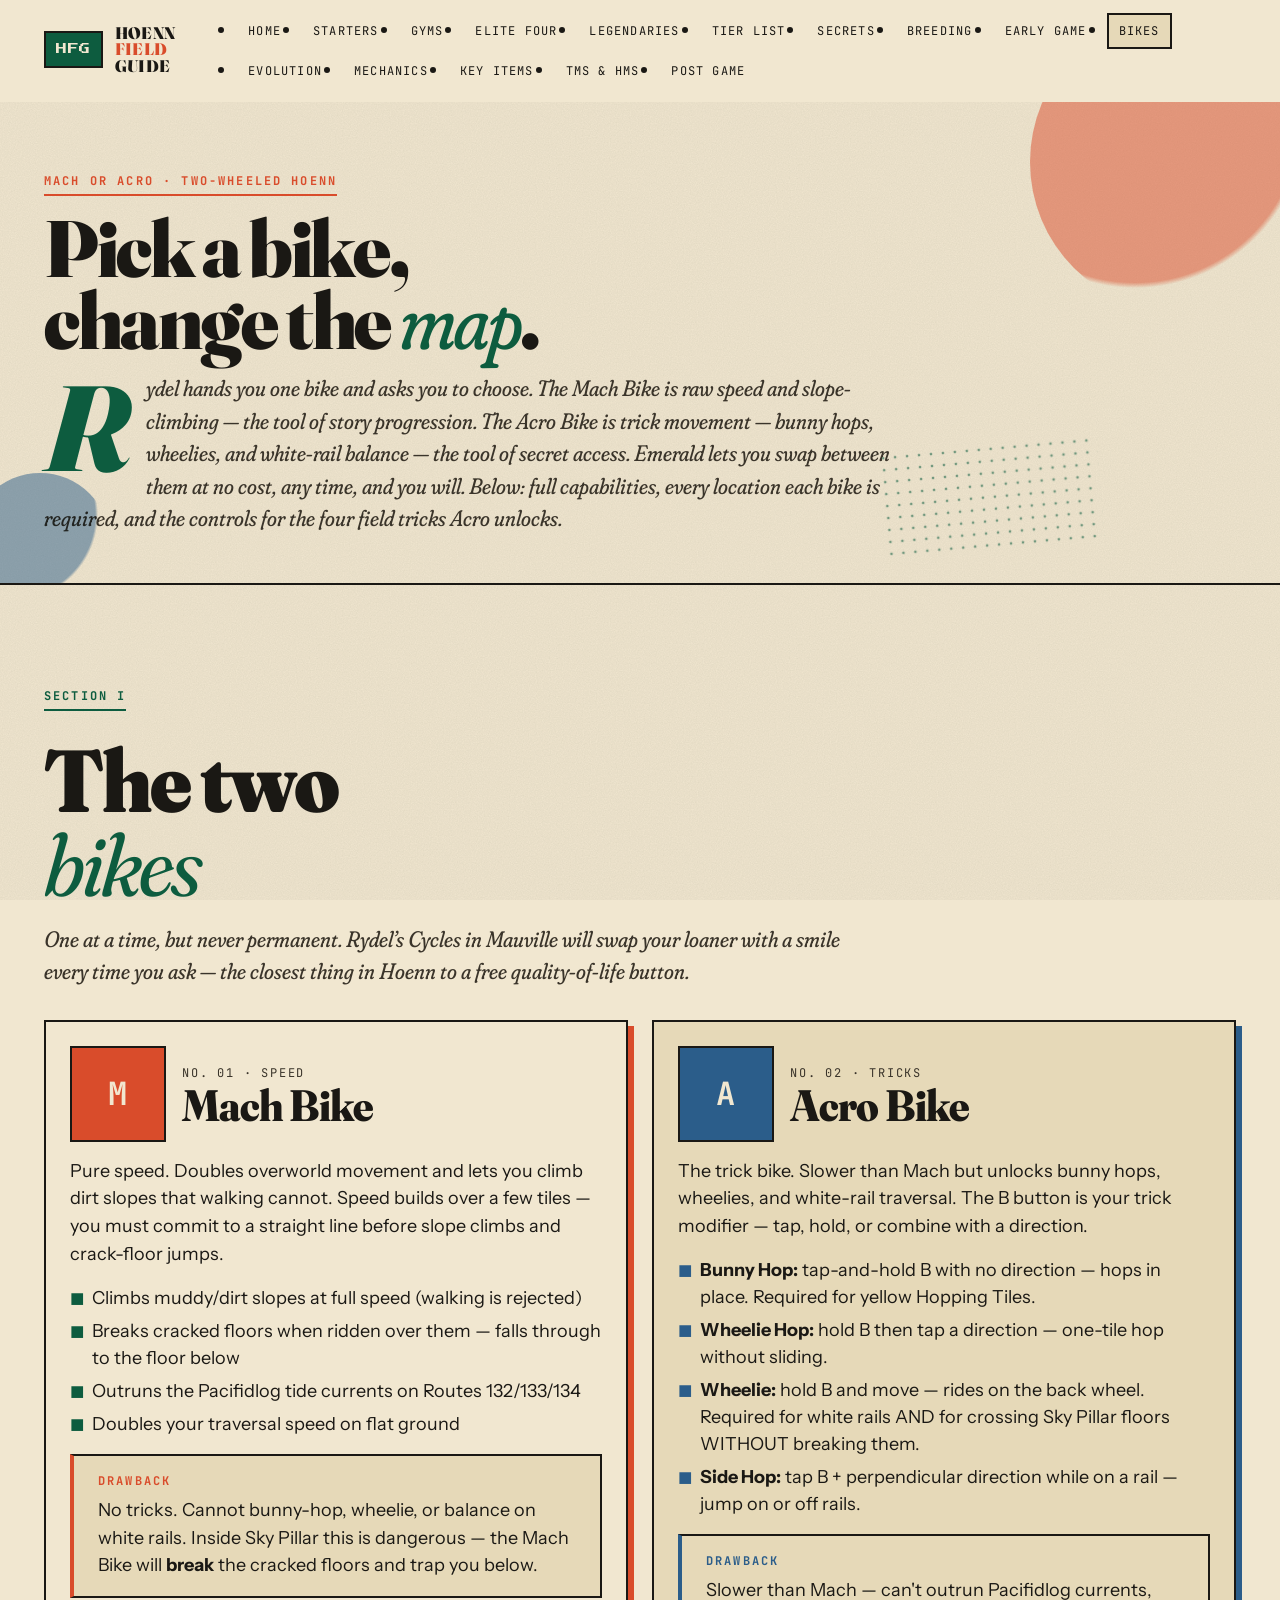
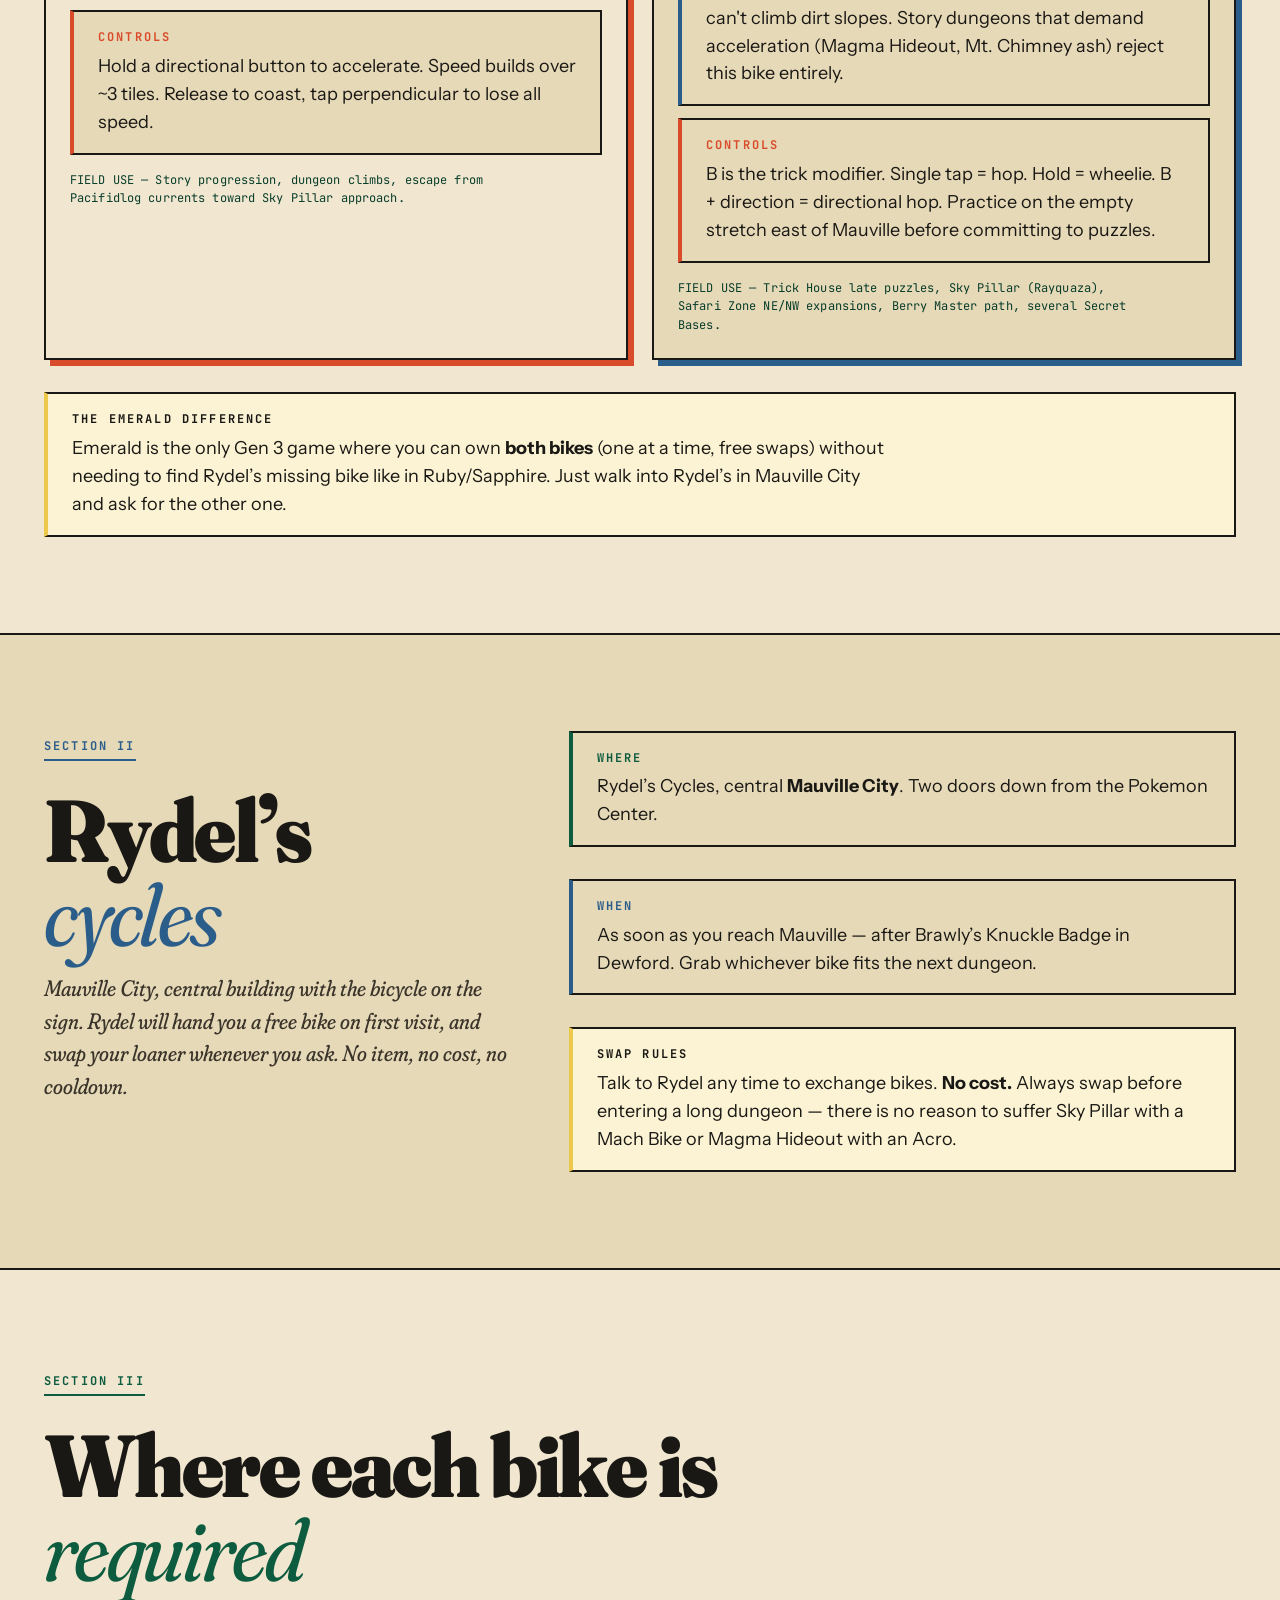
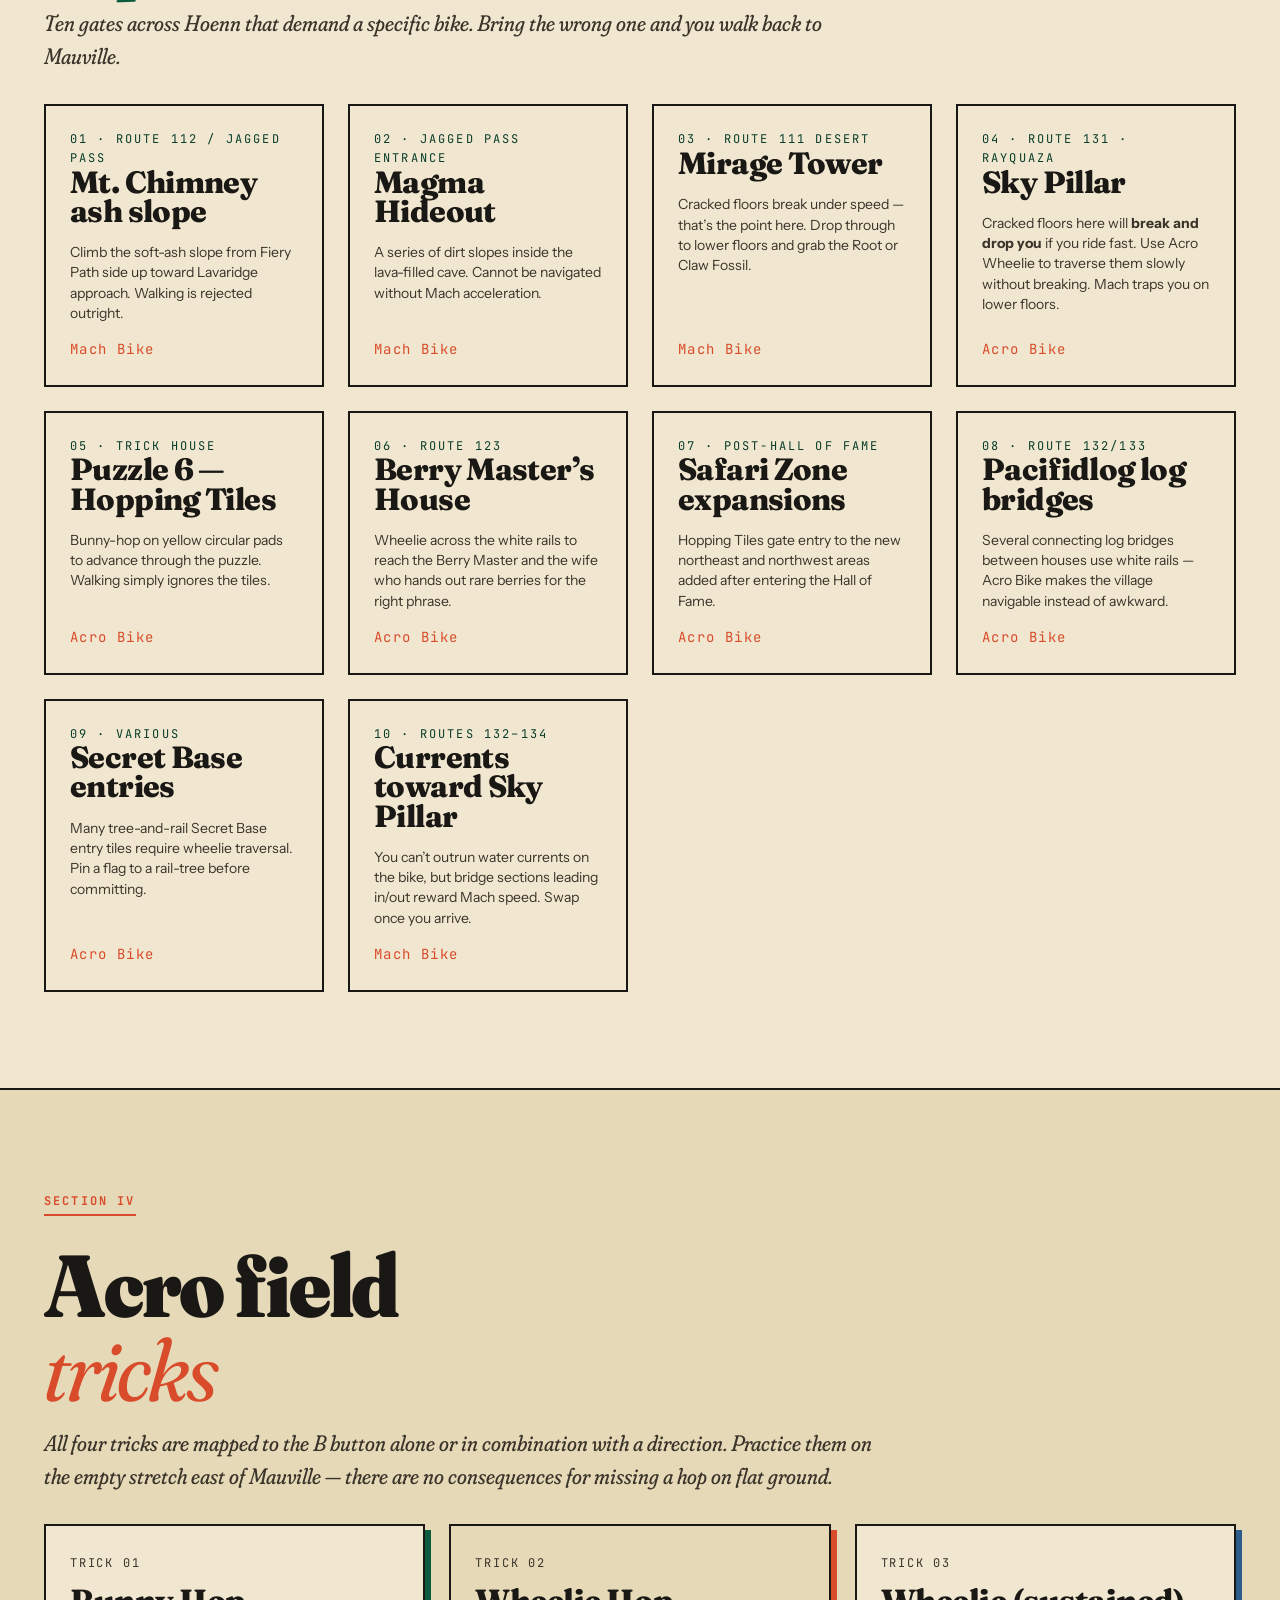
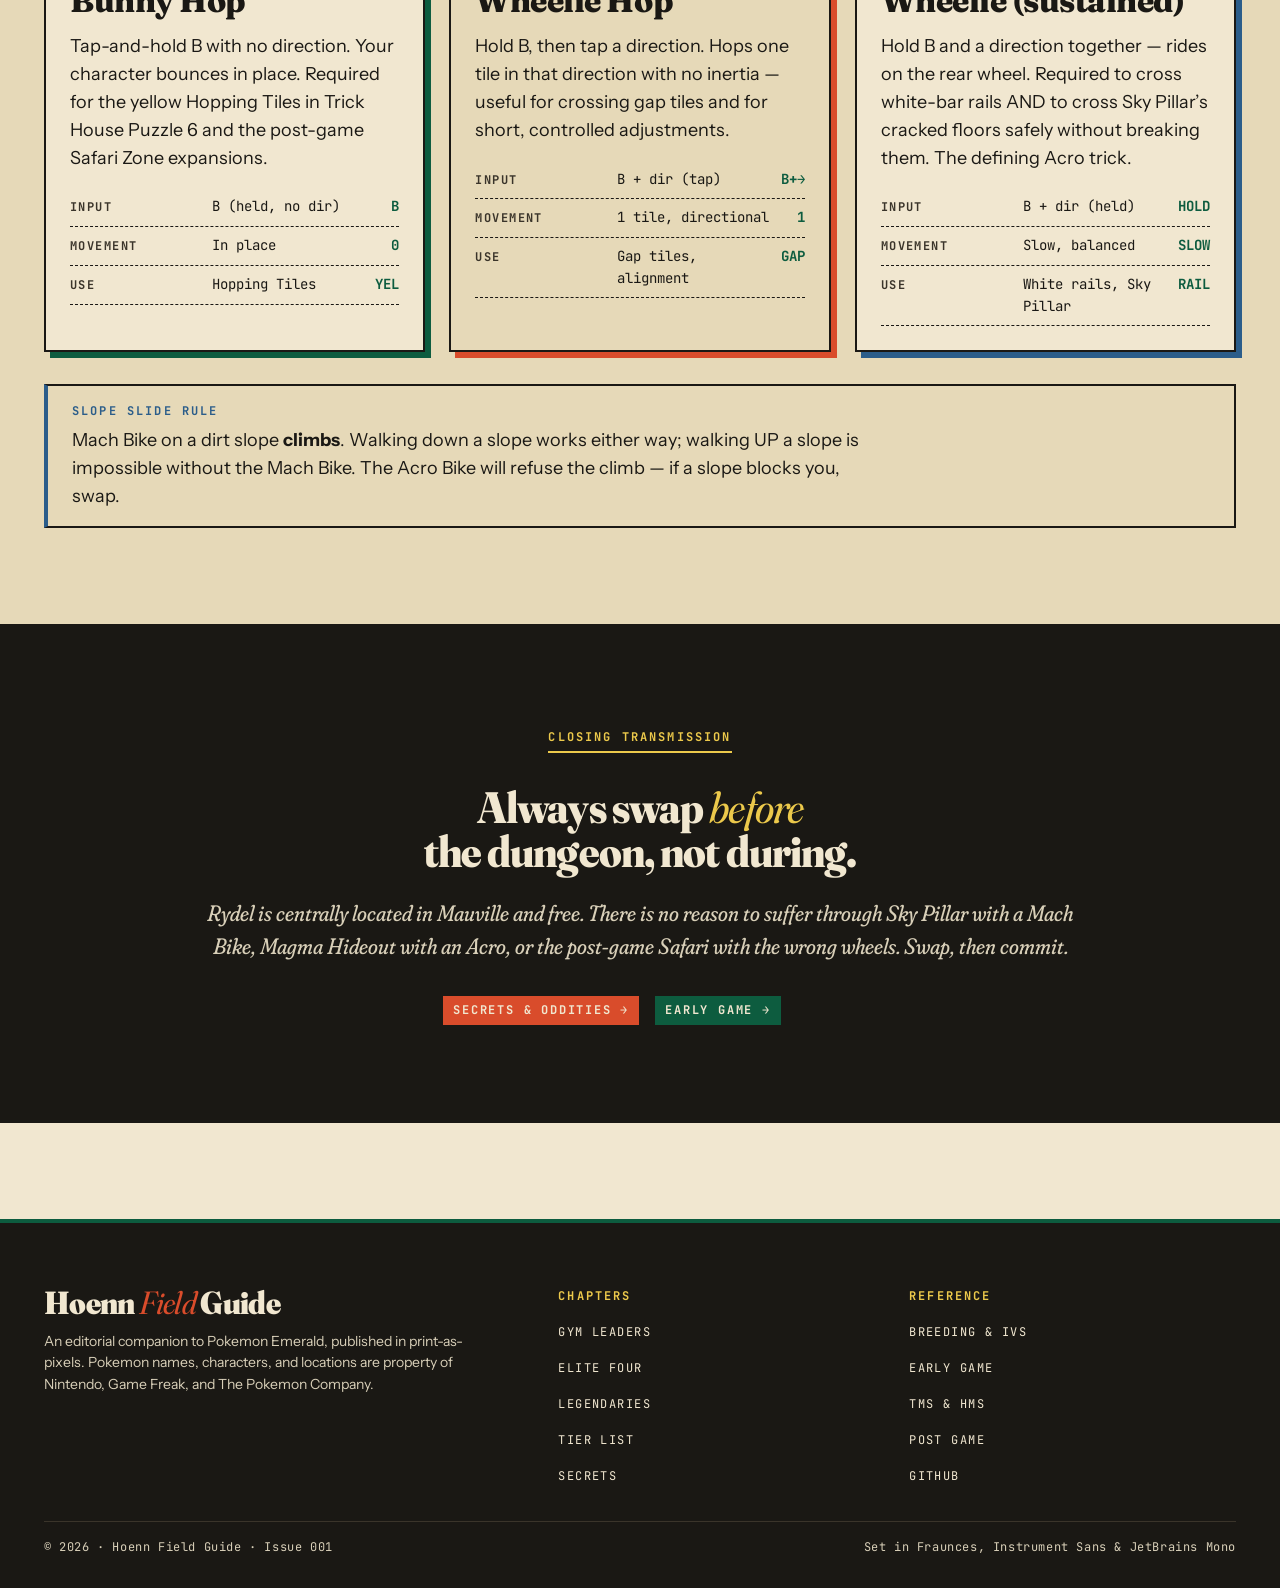
==== commit aed01f1b: "Add Key Items chapter and fix hero typography New page (keyitems.html, 1237 lines) Comprehensive cov" ====
--- a/bikes.html
+++ b/bikes.html
@@ -30,6 +30,7 @@
           <li><a href="bikes.html">Bikes</a></li>
           <li><a href="evolution.html">Evolution</a></li>
           <li><a href="mechanics.html">Mechanics</a></li>
+          <li><a href="keyitems.html">Key Items</a></li>
           <li><a href="tms-hms.html">TMs &amp; HMs</a></li>
           <li><a href="post-game.html">Post Game</a></li>
         </ul>
@@ -50,6 +51,7 @@
         <li><a href="bikes.html">Bikes</a></li>
         <li><a href="evolution.html">Evolution</a></li>
         <li><a href="mechanics.html">Mechanics</a></li>
+        <li><a href="keyitems.html">Key Items</a></li>
         <li><a href="tms-hms.html">TMs &amp; HMs</a></li>
         <li><a href="post-game.html">Post Game</a></li>
       </ul>
--- a/assets/css/main.css
+++ b/assets/css/main.css
@@ -327,7 +327,8 @@
   display: none;
   list-style: none;
   align-items: center;
-  gap: var(--s-2);
+  column-gap: var(--s-2);
+  row-gap: var(--s-3);
 }
 .nav__links a {
   font-family: var(--font-mono);
@@ -411,11 +412,14 @@
 .hero__title {
   font-family: var(--font-display);
   font-weight: 900;
-  font-size: clamp(3rem, 11vw, var(--fs-5xl));
-  line-height: 0.86;
+  font-size: clamp(2.6rem, 9.5vw, var(--fs-5xl));
+  line-height: 0.95;
   letter-spacing: -0.035em;
   font-variation-settings: 'opsz' 144, 'SOFT' 0;
   color: var(--ink);
+  /* Prevent the italic "g" descender from crashing into content below */
+  padding-bottom: 0.18em;
+  margin-bottom: var(--s-2);
 }
 .hero__title em {
   font-style: italic;
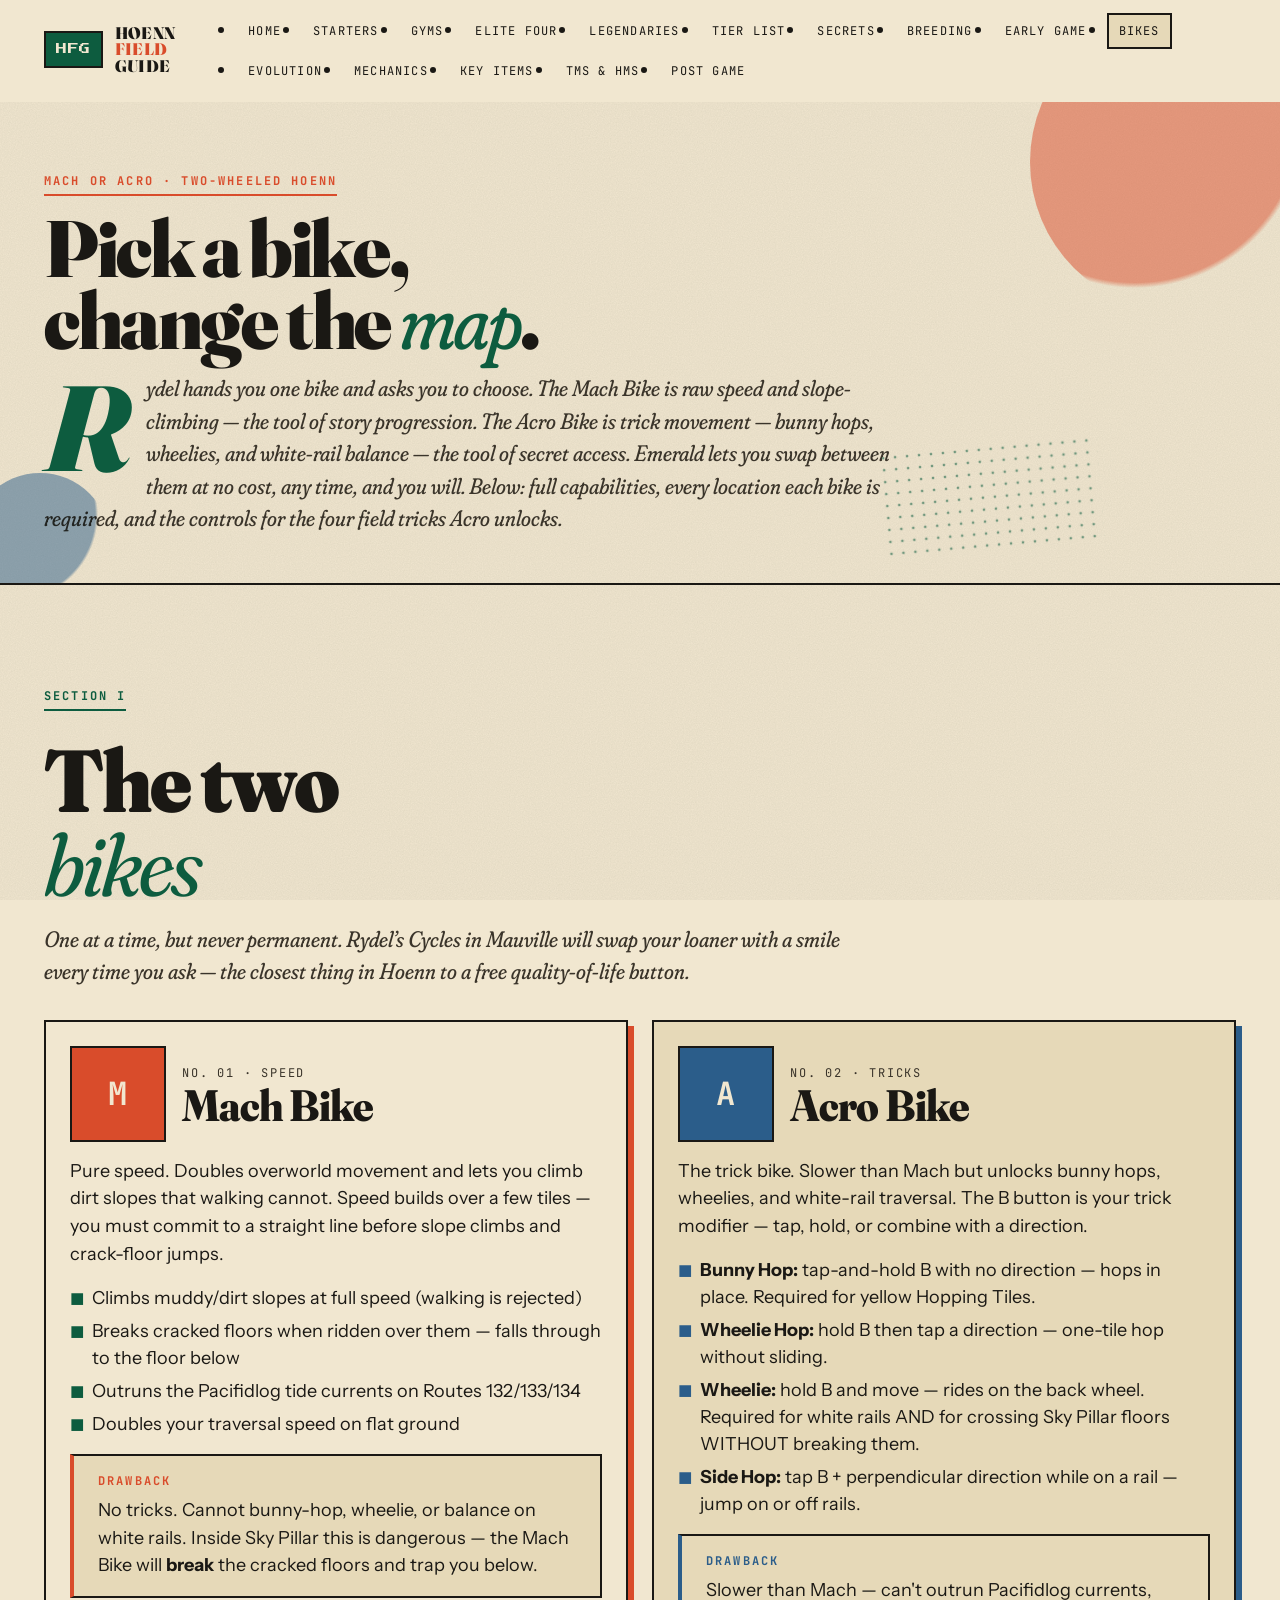
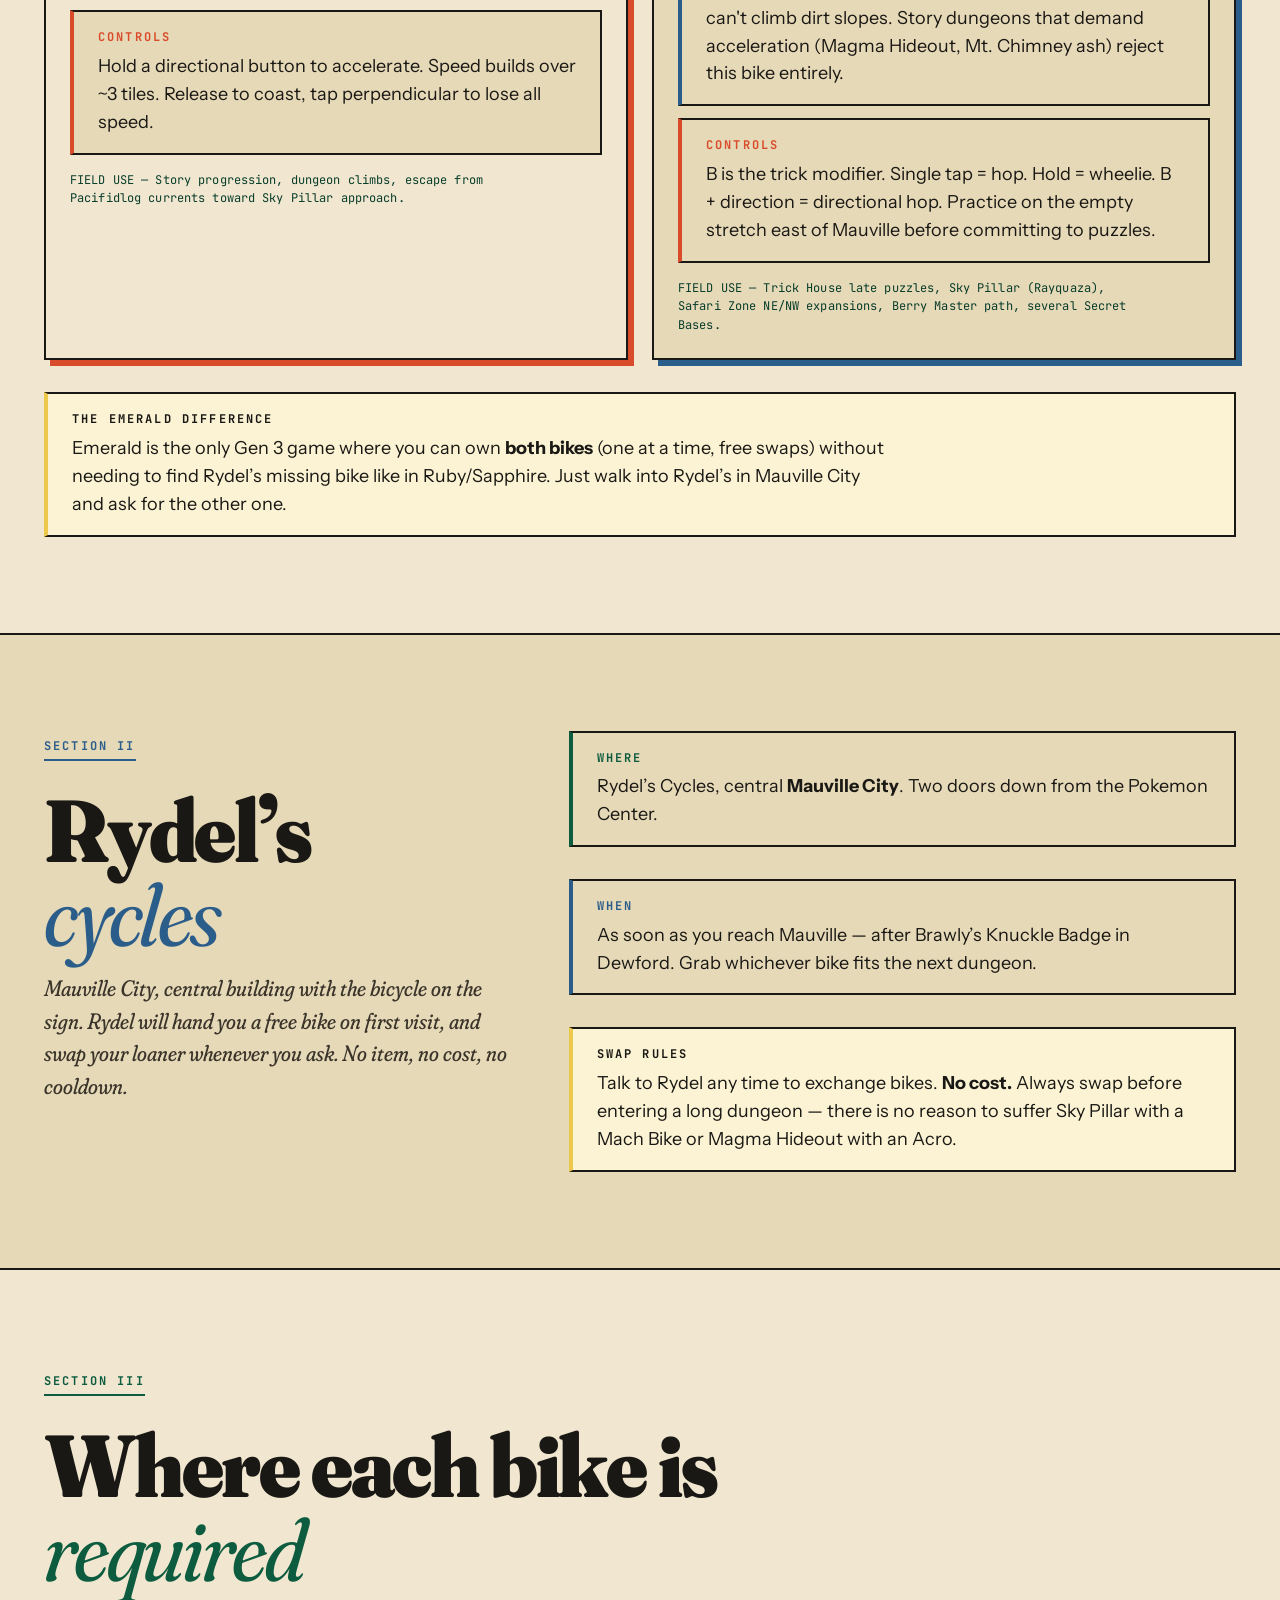
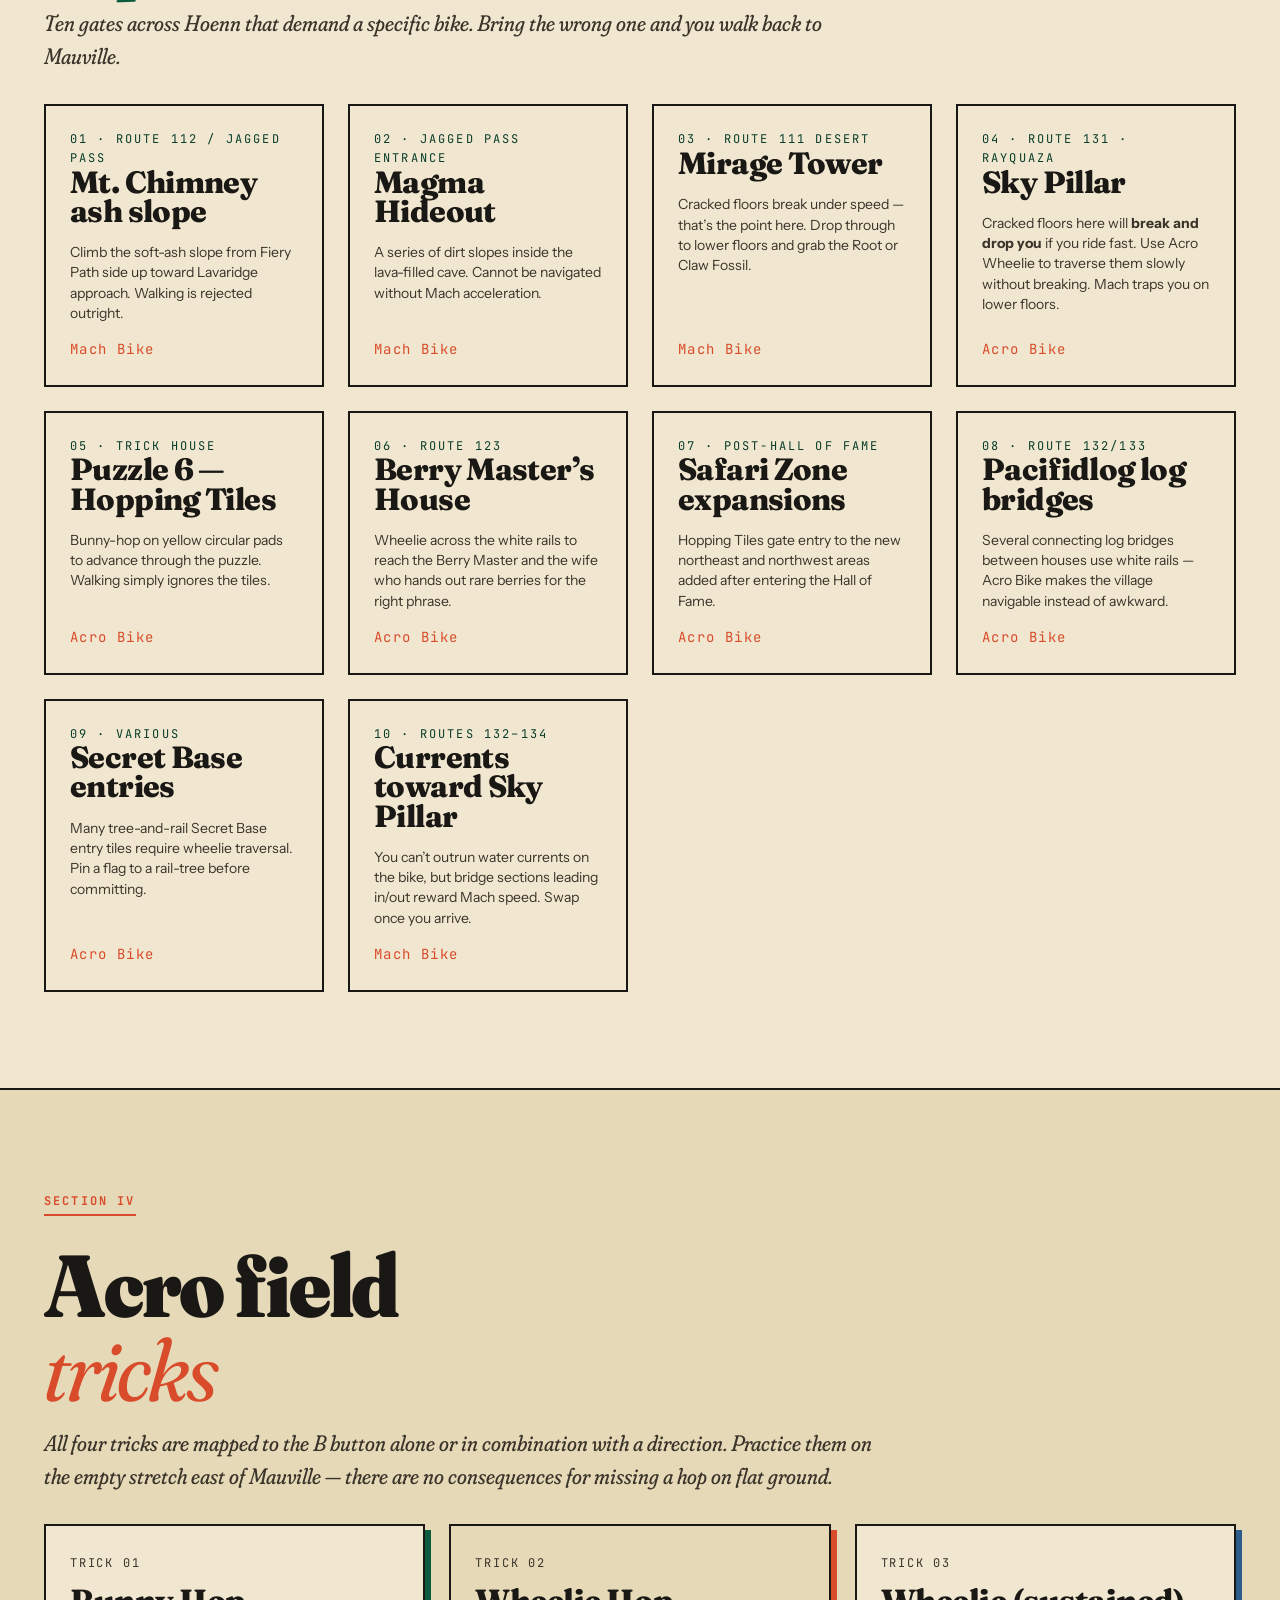
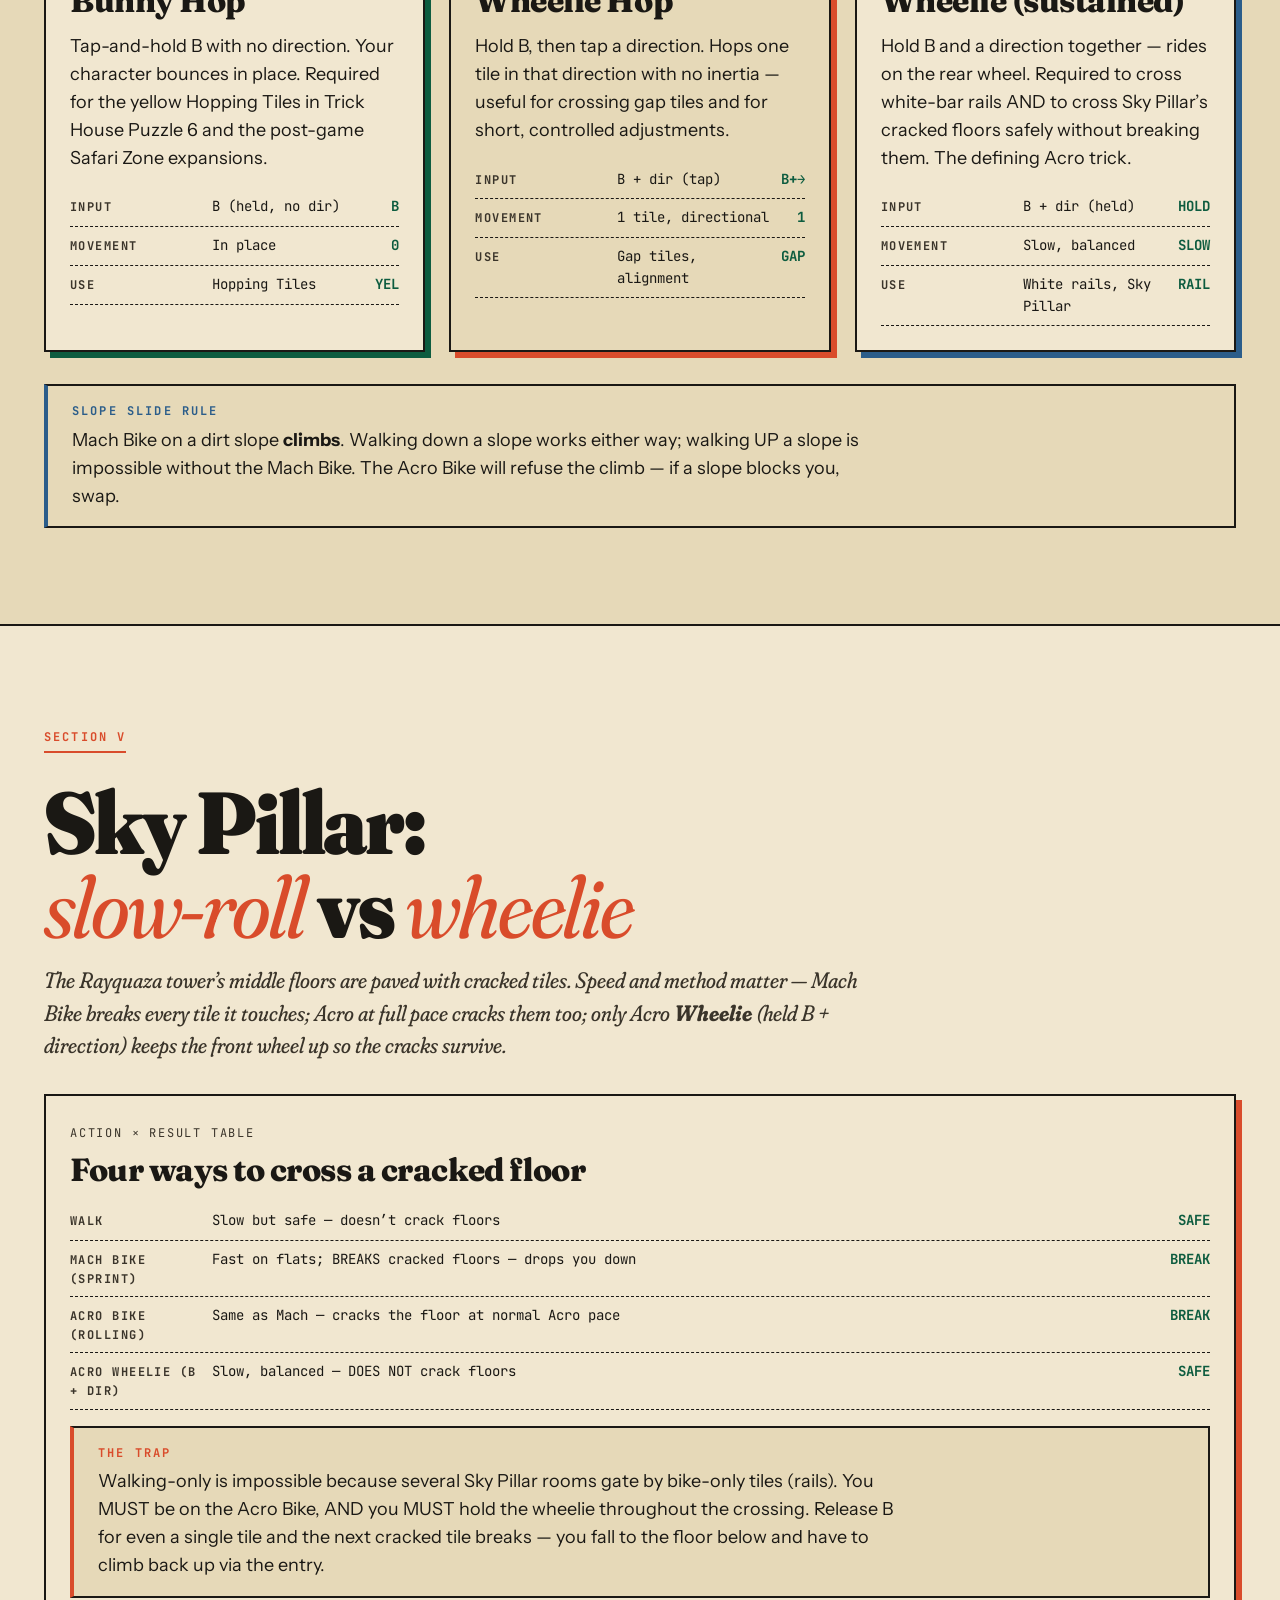
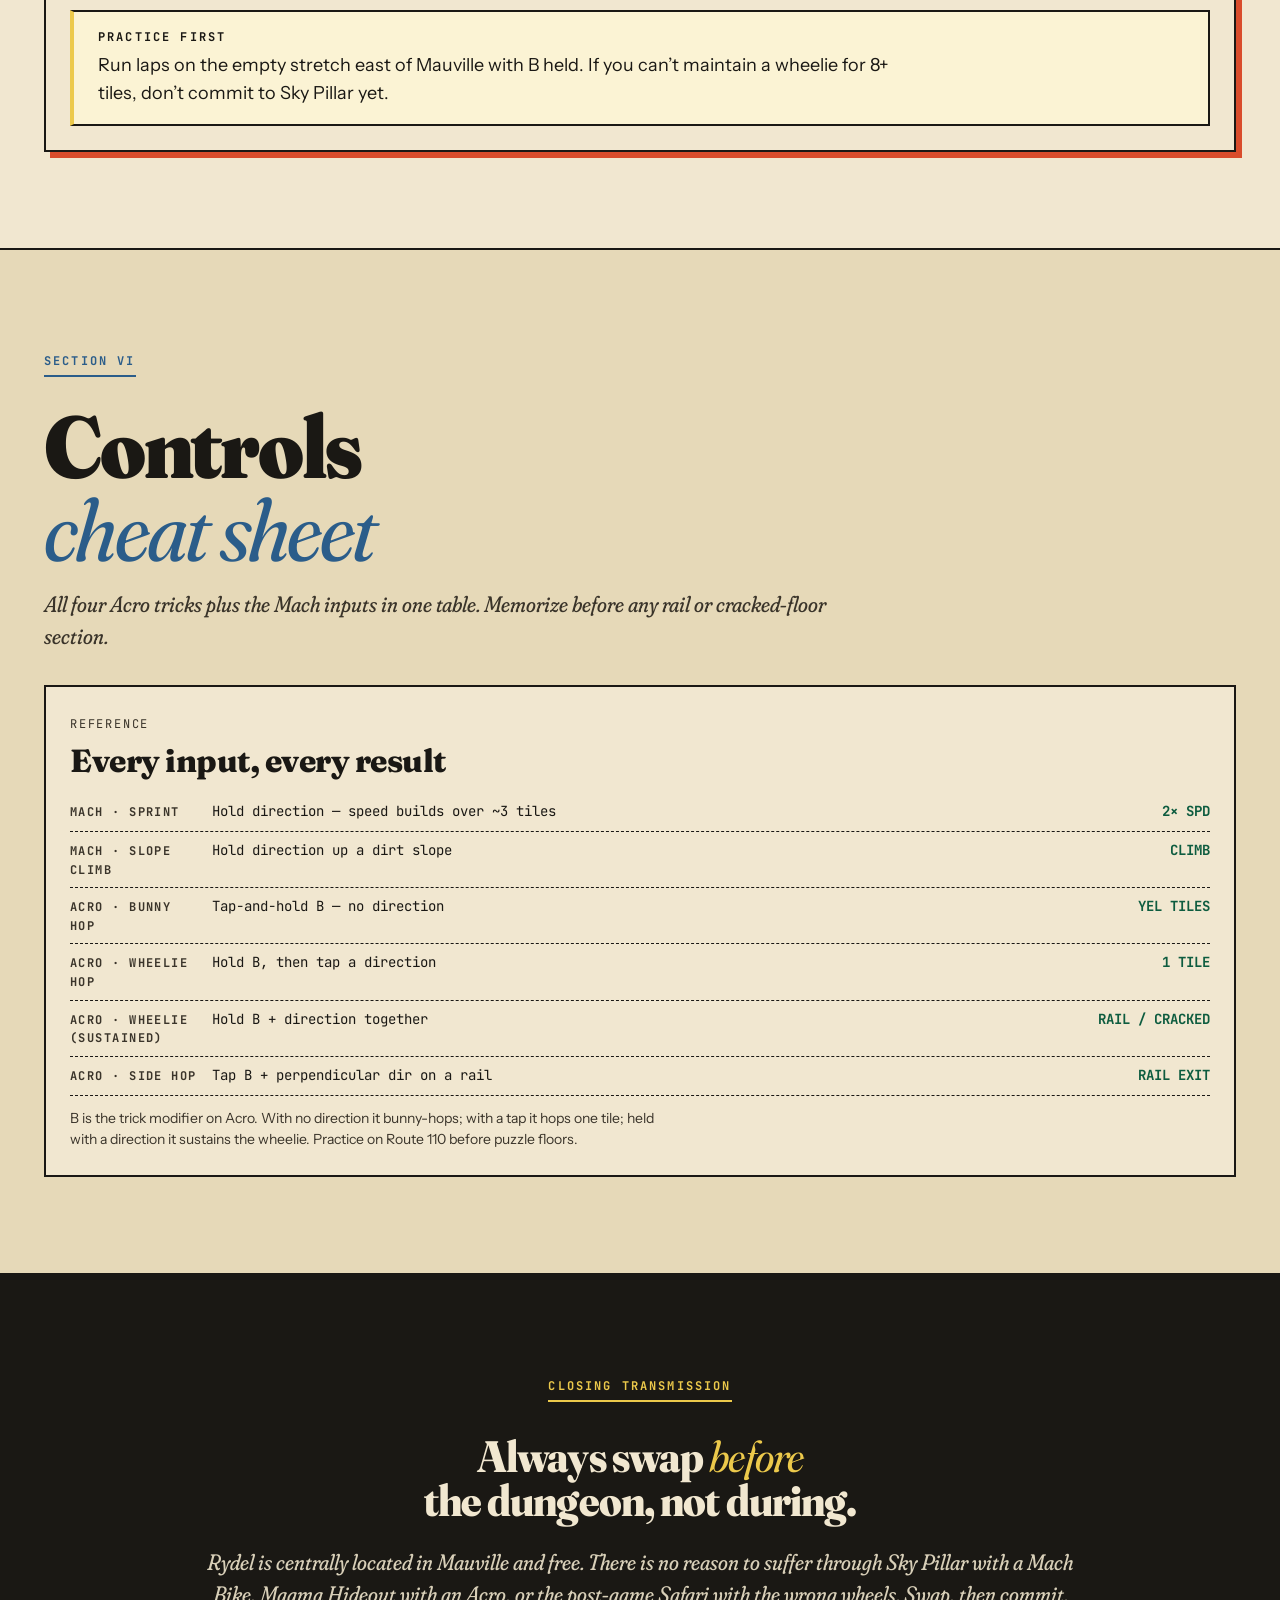
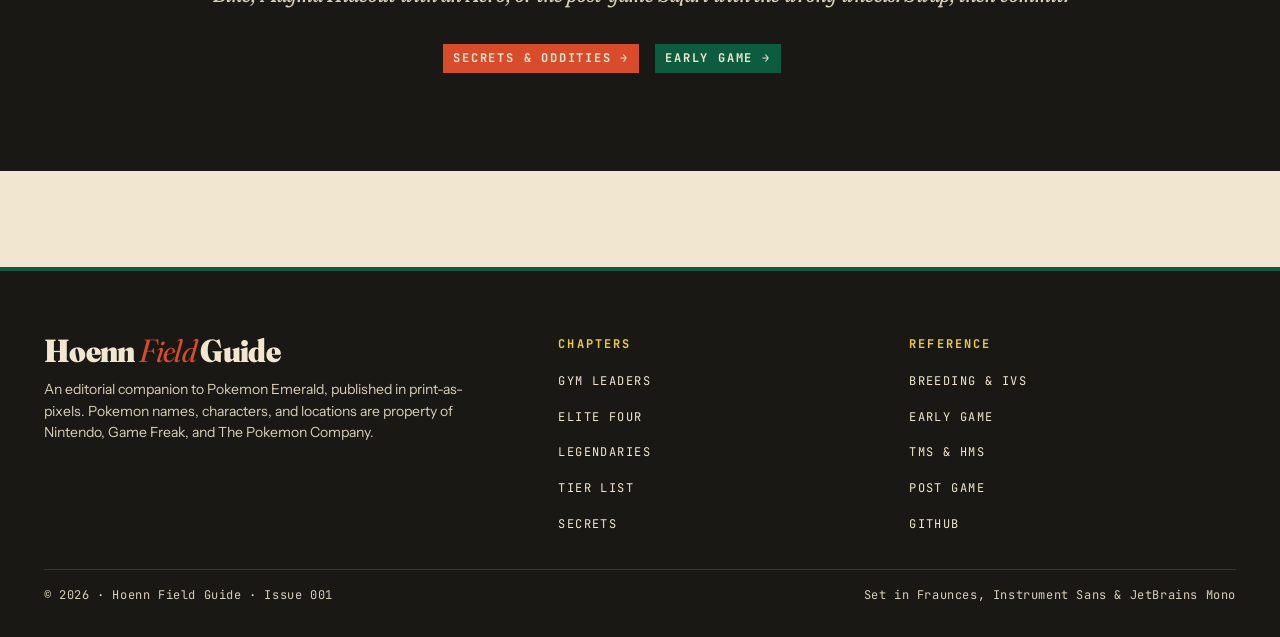
==== commit f5bfa200: "Ship-complete pass: tier list rebuild, battle deepening, mechanics fill-in Three expert teams audite" ====
--- a/bikes.html
+++ b/bikes.html
@@ -379,6 +379,65 @@
       </div>
     </section>
 
+    <!-- ============================== SKY PILLAR DISTINCTION ============================== -->
+    <section class="section" id="sky-pillar">
+      <div class="container">
+        <div style="margin-bottom: var(--s-6);">
+          <span class="kicker kicker--ember">Section V</span>
+          <h2 class="h1 mt-3">Sky Pillar:<br><em style="color:var(--ember); font-style:italic; font-weight:400;">slow-roll</em> vs <em style="color:var(--ember); font-style:italic; font-weight:400;">wheelie</em></h2>
+          <p class="lede mt-4" style="max-width: 60ch;">
+            The Rayquaza tower&rsquo;s middle floors are paved with cracked tiles. Speed and method matter &mdash;
+            Mach Bike breaks every tile it touches; Acro at full pace cracks them too; only Acro <strong>Wheelie</strong>
+            (held B + direction) keeps the front wheel up so the cracks survive.
+          </p>
+        </div>
+
+        <article class="card offset-shadow--ember">
+          <div class="card__subtitle">Action &times; Result table</div>
+          <h3 class="card__title mt-3">Four ways to cross a cracked floor</h3>
+          <dl style="margin-top: var(--s-4);">
+            <div class="stat-row"><span class="stat-row__label">Walk</span><span class="stat-row__value">Slow but safe &mdash; doesn&rsquo;t crack floors</span><span class="stat-row__num">SAFE</span></div>
+            <div class="stat-row"><span class="stat-row__label">Mach Bike (sprint)</span><span class="stat-row__value">Fast on flats; BREAKS cracked floors &mdash; drops you down</span><span class="stat-row__num">BREAK</span></div>
+            <div class="stat-row"><span class="stat-row__label">Acro Bike (rolling)</span><span class="stat-row__value">Same as Mach &mdash; cracks the floor at normal Acro pace</span><span class="stat-row__num">BREAK</span></div>
+            <div class="stat-row"><span class="stat-row__label">Acro Wheelie (B + dir)</span><span class="stat-row__value">Slow, balanced &mdash; DOES NOT crack floors</span><span class="stat-row__num">SAFE</span></div>
+          </dl>
+          <div class="callout callout--ember mt-4">
+            <span class="callout__label">The trap</span>
+            <p style="margin:0;">Walking-only is impossible because several Sky Pillar rooms gate by bike-only tiles (rails). You MUST be on the Acro Bike, AND you MUST hold the wheelie throughout the crossing. Release B for even a single tile and the next cracked tile breaks &mdash; you fall to the floor below and have to climb back up via the entry.</p>
+          </div>
+          <div class="callout callout--sun mt-3">
+            <span class="callout__label">Practice first</span>
+            <p style="margin:0;">Run laps on the empty stretch east of Mauville with B held. If you can&rsquo;t maintain a wheelie for 8+ tiles, don&rsquo;t commit to Sky Pillar yet.</p>
+          </div>
+        </article>
+      </div>
+    </section>
+
+    <!-- ============================== CONTROLS / TRICKS TUTORIAL ============================== -->
+    <section class="section section--alt" id="controls">
+      <div class="container">
+        <div style="margin-bottom: var(--s-6);">
+          <span class="kicker kicker--ocean">Section VI</span>
+          <h2 class="h1 mt-3">Controls<br><em style="color:var(--ocean); font-style:italic; font-weight:400;">cheat sheet</em></h2>
+          <p class="lede mt-4" style="max-width: 60ch;">All four Acro tricks plus the Mach inputs in one table. Memorize before any rail or cracked-floor section.</p>
+        </div>
+
+        <article class="card">
+          <div class="card__subtitle">Reference</div>
+          <h3 class="card__title mt-3">Every input, every result</h3>
+          <dl style="margin-top: var(--s-4);">
+            <div class="stat-row"><span class="stat-row__label">Mach &middot; sprint</span><span class="stat-row__value">Hold direction &mdash; speed builds over ~3 tiles</span><span class="stat-row__num">2&times; SPD</span></div>
+            <div class="stat-row"><span class="stat-row__label">Mach &middot; slope climb</span><span class="stat-row__value">Hold direction up a dirt slope</span><span class="stat-row__num">CLIMB</span></div>
+            <div class="stat-row"><span class="stat-row__label">Acro &middot; bunny hop</span><span class="stat-row__value">Tap-and-hold B &mdash; no direction</span><span class="stat-row__num">YEL TILES</span></div>
+            <div class="stat-row"><span class="stat-row__label">Acro &middot; wheelie hop</span><span class="stat-row__value">Hold B, then tap a direction</span><span class="stat-row__num">1 TILE</span></div>
+            <div class="stat-row"><span class="stat-row__label">Acro &middot; wheelie (sustained)</span><span class="stat-row__value">Hold B + direction together</span><span class="stat-row__num">RAIL / CRACKED</span></div>
+            <div class="stat-row"><span class="stat-row__label">Acro &middot; side hop</span><span class="stat-row__value">Tap B + perpendicular dir on a rail</span><span class="stat-row__num">RAIL EXIT</span></div>
+          </dl>
+          <p class="card__body" style="margin-top: var(--s-3); font-size: var(--fs-sm); color: var(--ink-soft);">B is the trick modifier on Acro. With no direction it bunny-hops; with a tap it hops one tile; held with a direction it sustains the wheelie. Practice on Route 110 before puzzle floors.</p>
+        </article>
+      </div>
+    </section>
+
     <!-- ============================== CLOSING CALLOUT ============================== -->
     <section class="section section--ink">
       <div class="container container--narrow text-center">
